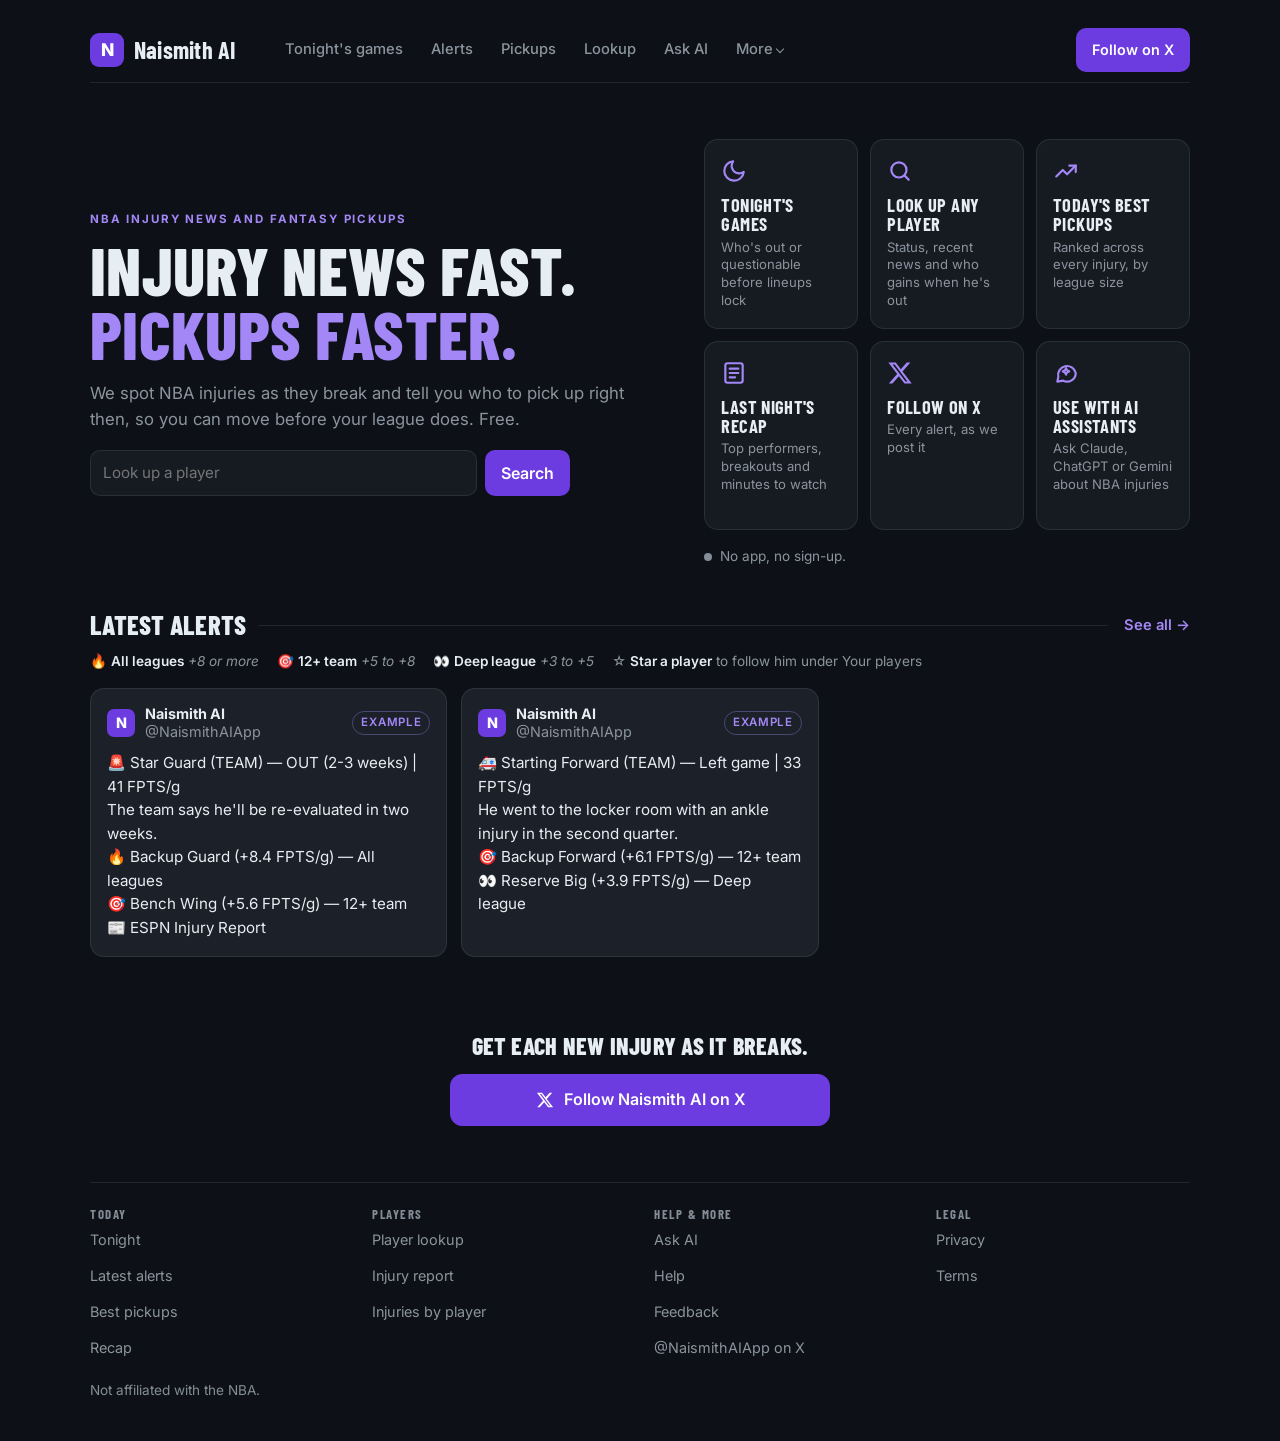
==== index.html @ 44d2c3cf "Home: remove the stray 'AI for fantasy NBA' link under the closing Follow button Michael: it reads a" ====
<!DOCTYPE html>
<html lang="en">
<head>
  <meta charset="UTF-8">
  <meta name="viewport" content="width=device-width, initial-scale=1.0">
  <meta name="google-site-verification" content="4V7eQQSK_ItIsV5-xzyv4qKxSZ1MqlBRKvGTBZ5nJoA" />
  <title>Naismith AI: fast NBA injury news and fantasy pickups, on X and in your AI</title>
  <meta name="description" content="Fast NBA injury news with who to pick up for your fantasy league. Free on X, and inside ChatGPT, Claude and Gemini.">
  <link rel="canonical" href="https://www.naismithai.com/">
  <link rel="icon" href="data:image/svg+xml,<svg xmlns='http://www.w3.org/2000/svg' viewBox='0 0 100 100'><rect width='100' height='100' rx='20' fill='%236C3CE1'/><text x='50' y='68' font-size='60' font-family='Arial' font-weight='800' text-anchor='middle' fill='white'>N</text></svg>">
  <link rel="apple-touch-icon" href="/logo.png">

  <meta property="og:type" content="website">
  <meta property="og:url" content="https://www.naismithai.com/">
  <meta property="og:title" content="Injury news fast. Pickups faster.">
  <meta property="og:description" content="Fast NBA injury news from X, posted with who to pick up. Free.">
  <meta property="og:image" content="https://www.naismithai.com/og.png">
  <meta property="og:image:width" content="1200">
  <meta property="og:image:height" content="630">
  <meta name="twitter:card" content="summary_large_image">
  <meta name="twitter:site" content="@NaismithAIApp">
  <meta name="twitter:title" content="Injury news fast. Pickups faster.">
  <meta name="twitter:description" content="Fast NBA injury news from X, posted with who to pick up. Free.">
  <meta name="twitter:image" content="https://www.naismithai.com/og.png">

  <script type="application/ld+json">
{
  "@context": "https://schema.org",
  "@graph": [
    {
      "@type": "WebSite",
      "@id": "https://www.naismithai.com/#site",
      "url": "https://www.naismithai.com/",
      "name": "Naismith AI"
    },
    {
      "@type": "WebPage",
      "@id": "https://www.naismithai.com/#page",
      "url": "https://www.naismithai.com/",
      "name": "Naismith AI: NBA injury news fast, fantasy pickups faster",
      "description": "When an NBA player is ruled out or leaves a game, we post the news and who to pick up in the same post, fast. Free.",
      "isPartOf": {
        "@id": "https://www.naismithai.com/#site"
      },
      "dateModified": "2026-11-10"
    }
  ]
}
  </script>

  <link rel="preconnect" href="https://fonts.googleapis.com">
  <link rel="preconnect" href="https://fonts.gstatic.com" crossorigin>
  <link href="https://fonts.googleapis.com/css2?family=Inter:wght@400;500;600;700;800&display=swap" rel="stylesheet">
  <style>
    :root {
      --bg: #0D1117;
      --surface: #161B22;
      --card: #1C2129;
      --border: rgba(139, 148, 158, 0.16);
      --text: #E6EDF3;
      --text-2: #8B949E;
      --text-3: #6E7681;
      --purple: #6C3CE1;
      --blue: #2E75B6;
      --green: #3FB950;
      --gradient: linear-gradient(135deg, #6C3CE1 0%, #2E75B6 100%);
    }
    * { margin: 0; padding: 0; box-sizing: border-box; }
    html { -webkit-text-size-adjust: 100%; }
    body {
      font-family: 'Inter', -apple-system, BlinkMacSystemFont, 'Segoe UI', sans-serif;
      background: var(--bg);
      color: var(--text);
      line-height: 1.55;
      -webkit-font-smoothing: antialiased;
    }
    a { color: inherit; }
    .wrap { max-width: 640px; margin: 0 auto; padding: 0 16px; }

    /* Header */
    header { padding: 20px 0 8px; }
    .brand { display: flex; align-items: center; gap: 10px; text-decoration: none; }
    .logo {
      width: 34px; height: 34px; border-radius: 9px; background: var(--gradient);
      display: grid; place-items: center; font-weight: 800; color: #fff; font-size: 1.1rem;
    }
    .brand-name { font-weight: 700; font-size: 1.1rem; }
    .brand-handle { color: var(--text-2); font-size: 0.9rem; margin-left: auto; text-decoration: none; }

    /* Hero */
    .hero { padding: 36px 0 28px; }
    h1 {
      font-size: clamp(1.9rem, 7vw, 2.6rem); line-height: 1.12; font-weight: 800;
      letter-spacing: -0.02em; text-wrap: balance;
    }
    h1 .grad { background: var(--gradient); -webkit-background-clip: text; background-clip: text; color: transparent; }
    .lede { color: var(--text-2); font-size: 1.05rem; margin-top: 14px; max-width: 34em; }
    .ctas { display: flex; flex-direction: column; gap: 10px; margin-top: 24px; }
    .btn {
      display: flex; align-items: center; justify-content: center; gap: 10px;
      min-height: 52px; padding: 0 20px; border-radius: 12px; text-decoration: none;
      font-weight: 600; font-size: 1rem; border: 1px solid var(--border);
      background: var(--surface); color: var(--text); transition: border-color .15s, transform .15s;
    }
    .btn:hover { border-color: rgba(139,148,158,.4); }
    .btn:active { transform: scale(.99); }
    .btn-primary { background: #fff; color: #0D1117; border-color: #fff; }
    .btn-primary:hover { border-color: #fff; opacity: .92; }
    .btn svg { width: 18px; height: 18px; flex: none; }
    .btn-note { color: var(--text-2); font-size: 0.85rem; text-align: center; margin-top: 6px; }
    .btn-note a { color: var(--accent-2); text-decoration: none; }
    .tops { list-style: none; margin-top: 12px; }
    .tops li { display: flex; gap: 10px; align-items: baseline; padding: 10px 0; border-bottom: 1px solid var(--border); }
    .tops .who { font-weight: 600; }
    .tops .why { display: block; color: var(--text-2); font-size: 0.85rem; font-weight: 400; }
    .tops .gain { margin-left: auto; color: var(--green); font-weight: 800; white-space: nowrap; }
    .live {
      display: inline-flex; align-items: center; gap: 8px; margin-top: 16px;
      color: var(--text-2); font-size: 0.85rem;
    }
    .dot { width: 8px; height: 8px; border-radius: 50%; background: var(--text-3); }
    .dot.on { background: var(--green); box-shadow: 0 0 0 4px rgba(63,185,80,.15); }

    /* Sections */
    section { padding: 28px 0; border-top: 1px solid var(--border); }
    h2 { font-size: 1.25rem; font-weight: 700; letter-spacing: -0.01em; }
    .sub { color: var(--text-2); font-size: 0.95rem; margin-top: 4px; }

    /* Tweet cards */
    .feed { display: flex; flex-direction: column; gap: 12px; margin-top: 16px; }
    .tweet {
      background: var(--card); border: 1px solid var(--border); border-radius: 14px; padding: 16px;
    }
    .tweet-head { display: flex; align-items: center; gap: 10px; margin-bottom: 10px; }
    .tweet-head .logo { width: 28px; height: 28px; font-size: .9rem; border-radius: 7px; }
    .tweet-who { font-size: 0.9rem; line-height: 1.25; }
    .tweet-who b { display: block; }
    .tweet-who span { color: var(--text-2); }
    .tag {
      margin-left: auto; font-size: 0.72rem; font-weight: 600; text-transform: uppercase; letter-spacing: .06em;
      color: var(--text-2); border: 1px solid var(--border); border-radius: 999px; padding: 2px 8px;
    }
    .tweet-body { white-space: pre-wrap; overflow-wrap: anywhere; font-size: 0.95rem; }
    .tweet-body .ht { color: var(--accent-2); }
    .tweet-foot { margin-top: 12px; display: flex; justify-content: space-between; align-items: center; font-size: 0.85rem; color: var(--text-2); }
    .tweet-foot a { color: var(--accent-2); text-decoration: none; font-weight: 500; }
    .more { margin-top: 14px; font-size: 0.95rem; }
    .more a { color: var(--accent-2); text-decoration: none; font-weight: 500; }

    /* Feature list */
    .features { list-style: none; display: grid; gap: 12px; margin-top: 16px; }
    .features li {
      background: var(--surface); border: 1px solid var(--border); border-radius: 12px; padding: 14px 16px;
    }
    .features b { display: block; font-size: 0.98rem; }
    .features span { color: var(--text-2); font-size: 0.92rem; }
    @media (min-width: 560px) { .features { grid-template-columns: 1fr 1fr; } }

    /* Tags legend */
    .legend { display: grid; gap: 8px; margin-top: 16px; }
    .legend div {
      display: grid; grid-template-columns: 2rem 1fr; gap: 4px 8px; align-items: baseline;
      background: var(--surface); border: 1px solid var(--border); border-radius: 12px; padding: 12px 14px;
    }
    .legend .ico { font-size: 1.2rem; grid-column: 1; grid-row: 1 / span 2; }
    .legend b { font-size: 0.98rem; grid-column: 2; grid-row: 1; }
    .legend span:not(.ico) { color: var(--text-2); font-size: 0.9rem; grid-column: 2; grid-row: 2; }

    /* FAQ */
    details { border-bottom: 1px solid var(--border); padding: 14px 0; }
    details:first-of-type { margin-top: 8px; }
    summary { cursor: pointer; font-weight: 600; list-style: none; display: flex; justify-content: space-between; gap: 12px; }
    summary::-webkit-details-marker { display: none; }
    summary::after { content: "+"; color: var(--text-2); font-weight: 400; font-size: 1.2rem; line-height: 1; }
    details[open] summary::after { content: "−"; }
    details p { color: var(--text-2); margin-top: 8px; font-size: 0.95rem; }

    .h3 { font-size: 1rem; font-weight: 700; margin-top: 24px; }
    .note { color: var(--text-2); font-size: 0.9rem; margin-top: 10px; }
    .cta-end { text-align: center; }
    .cta-end .btn { margin-top: 16px; }
    #alerts { border-top: 0; padding-top: 4px; }
    .how p { color: var(--text-2); font-size: 0.95rem; margin-top: 12px; }
    .how b { color: var(--text); font-weight: 600; }
    footer { border-top: 1px solid var(--border); padding: 24px 0 40px; color: var(--text-3); font-size: 0.85rem; }
    footer nav { display: flex; flex-wrap: wrap; gap: 8px 18px; margin-bottom: 10px; }
    footer a { color: var(--text-2); text-decoration: none; }
    footer a:hover { color: var(--text); }
  </style>
  <link href="https://fonts.googleapis.com/css2?family=Barlow+Condensed:wght@600;700;800&display=swap" rel="stylesheet">
  <link rel="stylesheet" href="/site.css">
</head>
<body>
  <div class="wrap">
    <a class="skip-link" href="#main">Skip to content</a>
    <header class="site-header">
      <a class="brand" href="/"><div class="logo" aria-hidden="true">N</div><div class="brand-name">Naismith AI</div></a>
      <nav class="topnav" aria-label="Main">
        <a href="/tonight.html">Tonight's games</a>
        <a href="/alerts.html">Alerts</a>
        <a href="/pickups.html">Pickups</a>
        <a href="/app.html#lookup">Lookup</a>
        <a class="nav-ai" href="/connector.html">Ask AI</a>
        <details class="nav-more">
          <summary>More</summary>
          <div class="nav-more-menu">
            <a href="/recap.html">Recap</a>
            <a href="/players">Injuries by player</a>
            <a href="/help.html">Help</a>
            <a class="nav-more-x" href="https://x.com/NaismithAIApp" target="_blank" rel="noopener">Follow on X</a>
          </div>
        </details>
      </nav>
      <a class="nav-follow" href="https://x.com/NaismithAIApp" target="_blank" rel="noopener">Follow on X</a>
    </header>

    <main id="main">
      <div class="hero hero-split">
        <div class="hero-copy">
        <span class="eyebrow">NBA injury news and fantasy pickups</span>
        <h1>Injury news fast. <span class="grad">Pickups faster.</span></h1>
        <p class="lede">We spot NBA injuries as they break and tell you who to pick up right then, so you can move before your league does. Free.</p>
        <form class="hero-search" action="/app.html" method="get" role="search">
          <input type="search" name="player" placeholder="Look up a player" aria-label="Look up a player" autocomplete="off">
          <button type="submit">Search</button>
        </form>
        </div>
        <div class="hero-actions">
        <nav class="tiles" aria-label="Explore">
          <a class="tile" href="/tonight.html"><svg viewBox="0 0 24 24" fill="none" stroke="currentColor" stroke-width="2" stroke-linecap="round" stroke-linejoin="round" aria-hidden="true"><path d="M21 12.8A9 9 0 1 1 11.2 3a7 7 0 0 0 9.8 9.8z"/></svg><span class="tile-text"><span>Tonight's games</span><small class="tile-desc">Who's out or questionable before lineups lock</small></span></a>
          <a class="tile" href="/app.html#lookup"><svg viewBox="0 0 24 24" fill="none" stroke="currentColor" stroke-width="2" stroke-linecap="round" stroke-linejoin="round" aria-hidden="true"><circle cx="11" cy="11" r="7"/><path d="m20 20-3.5-3.5"/></svg><span class="tile-text"><span>Look up any player</span><small class="tile-desc">Status, recent news and who gains when he's out</small></span></a>
          <a class="tile" href="/pickups.html"><svg viewBox="0 0 24 24" fill="none" stroke="currentColor" stroke-width="2" stroke-linecap="round" stroke-linejoin="round" aria-hidden="true"><path d="M3 17l6-6 4 4 8-8"/><path d="M15 7h6v6"/></svg><span class="tile-text"><span>Today's best pickups</span><small class="tile-desc">Ranked across every injury, by league size</small></span></a>
          <a class="tile" href="/recap.html"><svg viewBox="0 0 24 24" fill="none" stroke="currentColor" stroke-width="2" stroke-linecap="round" stroke-linejoin="round" aria-hidden="true"><rect x="4" y="3" width="16" height="18" rx="2"/><path d="M8 8h8M8 12h8M8 16h5"/></svg><span class="tile-text"><span>Last night's recap</span><small class="tile-desc">Top performers, breakouts and minutes to watch</small></span></a>
          <a class="tile" href="https://x.com/NaismithAIApp" target="_blank" rel="noopener"><svg viewBox="0 0 24 24" fill="currentColor" aria-hidden="true"><path d="M18.244 2.25h3.308l-7.227 8.26 8.502 11.24H16.17l-5.214-6.817L4.99 21.75H1.68l7.73-8.835L1.254 2.25H8.08l4.713 6.231zm-1.161 17.52h1.833L7.084 4.126H5.117z"/></svg><span class="tile-text"><span>Follow on X</span><small class="tile-desc">Every alert, as we post it</small></span></a>
          <a class="tile" href="/connector.html"><svg viewBox="0 0 24 24" fill="none" stroke="currentColor" stroke-width="2" stroke-linecap="round" stroke-linejoin="round" aria-hidden="true"><path d="M21 12a8 8 0 0 1-11.6 7.1L4 20l.9-4.4A8 8 0 1 1 21 12z"/><path d="M12 7.5c.4 2 1 2.6 3 3-2 .4-2.6 1-3 3-.4-2-1-2.6-3-3 2-.4 2.6-1 3-3z"/></svg><span class="tile-text"><span>Use with AI assistants</span><small class="tile-desc">Ask Claude, ChatGPT or Gemini about NBA injuries</small></span></a>
        </nav>
        <div class="live" id="live"><span class="dot" id="live-dot"></span><span id="live-text">No app, no sign-up.</span></div>
        </div>
      </div>

      <section class="mine" id="mine" aria-labelledby="mine-h" hidden>
        <div class="sec-head"><h2 id="mine-h">Your players</h2><a class="sec-link" href="/alerts.html#mine">All their news →</a></div>
        <ul class="mine-list" id="mine-list"></ul>
      </section>


      <section id="alerts" aria-labelledby="alerts-h">
        <div class="sec-head"><h2 id="alerts-h">Latest alerts</h2><a class="sec-link" href="/alerts.html">See all →</a></div>
        <p class="tagkey"><span data-t="all">🔥 <b>All leagues</b> <i>+8 or more</i></span><span data-t="12">🎯 <b>12+ team</b> <i>+5 to +8</i></span><span data-t="deep">👀 <b>Deep league</b> <i>+3 to +5</i></span><span>☆ <b>Star a player</b> to follow him under Your players</span></p>
        <div class="feed" id="feed">
          <!-- Shown until live alerts load (and to readers without JavaScript). -->
          <article class="tweet">
            <div class="tweet-head"><div class="logo">N</div><div class="tweet-who"><b>Naismith AI</b><span>@NaismithAIApp</span></div><span class="tag">Example</span></div>
            <div class="tweet-body">🚨 Star Guard (TEAM) — OUT (2-3 weeks) | 41 FPTS/g
The team says he&#x27;ll be re-evaluated in two weeks.
🔥 Backup Guard (+8.4 FPTS/g) — All leagues
🎯 Bench Wing (+5.6 FPTS/g) — 12+ team
📰 ESPN Injury Report</div>
          </article>
          <article class="tweet">
            <div class="tweet-head"><div class="logo">N</div><div class="tweet-who"><b>Naismith AI</b><span>@NaismithAIApp</span></div><span class="tag">Example</span></div>
            <div class="tweet-body">🚑 Starting Forward (TEAM) — Left game | 33 FPTS/g
He went to the locker room with an ankle injury in the second quarter.
🎯 Backup Forward (+6.1 FPTS/g) — 12+ team
👀 Reserve Big (+3.9 FPTS/g) — Deep league</div>
          </article>
        </div>
        <a class="btn see-all" href="/alerts.html" style="margin-top:14px">See all latest alerts</a>
      </section>

      <section class="cta-end" aria-label="Follow on X">
        <h2>Get each new injury as it breaks.</h2>
        <a class="btn btn-primary" href="https://x.com/NaismithAIApp" target="_blank" rel="noopener">
          <svg viewBox="0 0 24 24" fill="currentColor" aria-hidden="true"><path d="M18.244 2.25h3.308l-7.227 8.26 8.502 11.24H16.17l-5.214-6.817L4.99 21.75H1.68l7.73-8.835L1.254 2.25H8.08l4.713 6.231zm-1.161 17.52h1.833L7.084 4.126H5.117z"/></svg>
          Follow Naismith AI on X
        </a>
      </section>
    </main>

    <footer class="site-footer">
      <nav class="foot-nav" aria-label="Site">
        <div class="foot-group">
          <h2 class="foot-h">Today</h2>
          <ul>
            <li><a href="/tonight.html">Tonight</a></li>
            <li><a href="/alerts.html">Latest alerts</a></li>
            <li><a href="/pickups.html">Best pickups</a></li>
            <li><a href="/recap.html">Recap</a></li>
          </ul>
        </div>
        <div class="foot-group">
          <h2 class="foot-h">Players</h2>
          <ul>
            <li><a href="/app.html#lookup">Player lookup</a></li>
            <li><a href="/injuries">Injury report</a></li>
            <li><a href="/players">Injuries by player</a></li>
          </ul>
        </div>
        <div class="foot-group">
          <h2 class="foot-h">Help &amp; more</h2>
          <ul>
            <li><a href="/connector.html">Ask AI</a></li>
            <li><a href="/help.html">Help</a></li>
            <li><a href="mailto:naismithai@gmail.com?subject=Naismith%20AI%20feedback">Feedback</a></li>
            <li><a href="https://x.com/NaismithAIApp" target="_blank" rel="noopener">@NaismithAIApp on X</a></li>
          </ul>
        </div>
        <div class="foot-group">
          <h2 class="foot-h">Legal</h2>
          <ul>
            <li><a href="/privacy.html">Privacy</a></li>
            <li><a href="/terms.html">Terms</a></li>
          </ul>
        </div>
      </nav>
      <p class="foot-note">Not affiliated with the NBA.</p>
    </footer>
  </div>

  <script src="/feed.js"></script>
  <script>
  (function () {
    var API = 'https://naismith-api-production.up.railway.app';

    var F = window.NaismithFeed, esc = F.esc, ago = F.ago;

    // Your players: latest news for everyone starred on this device
    function renderMine() {
      var W = window.NaismithWatch, names = W.names(), box = document.getElementById('mine');
      if (!names.length) { box.hidden = true; return; }
      box.hidden = false;
      var list = document.getElementById('mine-list');
      if (!list.children.length) list.innerHTML = '<li class="what">Loading…</li>';
      Promise.all([
        // an error is an error, not "no injury news" (website QA DP-02)
        fetch(API + '/public/alerts?tweeted_only=true&hours=168&limit=200').then(function (r) { return r.ok ? r.json() : Promise.reject(r.status); }),
        fetch(API + '/public/pickups').then(function (r) { return r.ok ? r.json() : {}; }).catch(function () { return {}; }),
        // each player's status now, the same answer as his page and the connector (DP-01)
        fetch(API + '/public/status?players=' + encodeURIComponent(names.join(','))).then(function (r) { return r.ok ? r.json() : {}; }).catch(function () { return {}; })
      ]).then(function (res) {
        var alerts = res[0].alerts || [], board = res[1] || {}, now = {};
        ((res[2] || {}).players || []).forEach(function (p) { now[W.key(p.player)] = p; if (p.matched_from) now[W.key(p.matched_from)] = p; });
        var LABEL = {out: 'Out', doubtful: 'Doubtful', questionable: 'Questionable', probable: 'Probable'};
        list.innerHTML = names.map(function (n) {
          var k = W.key(n), latest = null, inj = null, pick = null, st = now[k];
          alerts.forEach(function (a) { if (!latest && W.key((a.event || {}).player_name) === k) latest = a; });
          (board.injuries || []).forEach(function (i) { if (W.key(i.player) === k) inj = i; });
          (board.pickups || []).forEach(function (p) { if (W.key(p.player) === k) pick = p; });
          var what, cls = 's-ok', when = '';
          if (st) {
            var tl = st.timeline && st.timeline !== 'none reported' ? ' (' + esc(st.timeline) + ')' : '';
            if (LABEL[st.status]) {
              what = LABEL[st.status] + (st.status === 'out' || st.status === 'doubtful' ? tl : '');
              cls = st.status === 'out' || st.status === 'doubtful' ? 's-out' : st.status === 'probable' ? 's-ok' : 's-gtd';
              if (latest) when = ago(latest.timestamp);
            } else what = st.status === 'available' ? 'Available' : (latest ? 'No current news' : 'No injury news this week');
          } else if (inj) {
            what = (inj.status === 'DOUBTFUL' ? 'Doubtful' : 'Out') + (inj.duration ? ' (' + esc(inj.duration) + ')' : ''); cls = 's-out';
            if (latest) when = ago(latest.timestamp);
          } else if (latest) {
            var p = F.info(latest) || {};
            what = esc(p.status || 'News');
            cls = p.kind === 'out' || p.kind === 'exit' ? 's-out' : p.kind === 'gtd' ? 's-gtd' : 's-ok';
            when = ago(latest.timestamp);
          } else what = 'No injury news this week';
          var extra = pick ? ' · Pickup: +' + pick.fpts_delta.toFixed(1) + ' FPTS/g' : '';
          return '<li>' + W.star(n) + '<div><div class="who">' + esc(n) + '</div><div class="what"><span class="' + cls + '">' + what + '</span>' + extra + '</div></div>' +
            (when ? '<span class="when">' + esc(when) + '</span>' : '') + '</li>';
        }).join('');
      }).catch(function () { list.innerHTML = '<li class="what">Couldn\'t load your players. Try again in a minute.</li>'; });
    }
    renderMine();
    document.addEventListener('watchchange', function () { setTimeout(renderMine, 50); });

    fetch(API + '/public/alerts?tweeted_only=true&hours=168&limit=20')
      .then(function (r) { return r.ok ? r.json() : Promise.reject(r.status); })
      .then(function (data) {
        F.setTagKeys(data.calibration);
        if (data.last_alert_at) {
          document.getElementById('live-dot').className = 'dot on';
          document.getElementById('live-text').textContent = 'Last alert ' + ago(data.last_alert_at);
        }
        var html = [], seen = {};
        (data.alerts || []).forEach(function (a) {  // newest first
          var ev = a.event || {}, who = ev.player_name;
          if (html.length >= 6 || seen[who]) return;  // phones show 5 (site.css)
          seen[who] = true;  // one card per player, his latest news
          // A back-in-game reply reads oddly on its own, and his earlier exit is stale.
          if (ev.event_type === 'INJURY_RETURN') return;
          var c = F.alertCard(a);
          if (c) html.push(c);
        });
        if (html.length) document.getElementById('feed').innerHTML = html.join('');
      })
      .catch(function () { /* keep the examples */ });

  })();
  </script>
  <script defer src="/_vercel/insights/script.js"></script>
  <script defer src="/nav.js"></script>
</body>
</html>
---- site.css ----
/* Design pass (Nov 2026): one accent (our purple), a condensed athletic display face
   for headings and numbers, ruled section headers, and icon tiles. Loaded after each
   page's inline styles so it can override them. */
:root {
  --accent: #6C3CE1;
  --accent-2: #A487F7;      /* the accent as text on the dark background (readable contrast) */
  --accent-bg: rgba(108, 60, 225, 0.14);
  --purple: #6C3CE1;
  --display: 'Barlow Condensed', 'Inter', system-ui, sans-serif;
  --text-3: #848D97;   /* passes contrast on the cards (QA, Nov 2026) */
}

/* Display type */
h1, h2, .brand-name, .display { font-family: var(--display); }
h1 {
  font-weight: 800; text-transform: uppercase; letter-spacing: 0.005em;
  font-size: clamp(2.5rem, 12vw, 3.6rem); line-height: 0.95;
}
h1 .grad { background: none; -webkit-background-clip: initial; background-clip: initial; color: var(--accent-2); }
.brand-name { font-weight: 700; font-size: 1.5rem; letter-spacing: 0.01em; }
.logo { background: var(--accent); }

/* Section headers: uppercase with a hairline running to the edge */
section h2 {
  display: flex; align-items: center; gap: 12px;
  font-weight: 800; font-size: 1.65rem; text-transform: uppercase; letter-spacing: 0.01em; line-height: 1.05;
}
section h2::after { content: ""; flex: 1; min-width: 24px; height: 1px; background: var(--border); }
.cta-end h2 { justify-content: center; font-size: 1.5rem; }
.cta-end h2::after { display: none; }
section { border-top: 0; }
.eyebrow {
  display: block; font-size: 0.72rem; font-weight: 700; letter-spacing: 0.16em; text-transform: uppercase;
  color: var(--accent-2); margin-bottom: 10px;
}
.day { font-family: var(--display); font-size: 1.05rem !important; letter-spacing: 0.08em !important; }

/* One accent for actions and links */
.btn-primary { background: var(--accent); border-color: var(--accent); color: #fff; }
.btn-primary:hover { opacity: 1; filter: brightness(1.08); border-color: var(--accent); }
.tweet-foot a, .more a, .btn-note a, .links a, .help a, .sub a, .note a { color: var(--accent-2) !important; }
.chip[aria-pressed="true"] { background: var(--accent); border-color: var(--accent); color: #fff; }
.jump a:hover, .tile:hover { border-color: var(--accent); }
.pill { border-color: rgba(164, 135, 247, 0.35); color: var(--accent-2); background: var(--accent-bg); }
.tag { border-color: rgba(164, 135, 247, 0.35); color: var(--accent-2); }
.badge { background: var(--accent); }

/* Numbers in the display face */
.pick-gain, .gain, .rfp, .stat b, .inj li span:last-child {
  font-family: var(--display); font-weight: 800; letter-spacing: 0.01em;
}
.pick-gain, .gain, .inj li span:last-child { color: var(--accent-2); font-size: 1.5rem; line-height: 1; }
.inj li span:last-child { font-size: 1.15rem; }
.pick-gain small, .rfp small { font-family: 'Inter', sans-serif; }
.rfp { font-size: 1.5rem; line-height: 1; }
.stat b { font-size: 2.6rem; color: var(--accent-2); }
.pick-name, .rname { font-family: var(--display); font-size: 1.25rem; font-weight: 700; letter-spacing: 0.01em; }

/* Icon tiles (homepage) */
.tiles { display: grid; grid-template-columns: repeat(3, 1fr); gap: 10px; margin-top: 24px; }
.tile {
  display: flex; flex-direction: column; align-items: center; justify-content: center; gap: 10px; text-align: center;
  min-height: 112px; padding: 14px 8px; border-radius: 14px; text-decoration: none;
  background: var(--surface); border: 1px solid var(--border); color: var(--text);
  transition: border-color .15s, transform .15s;
}
.tile:active { transform: scale(.98); }
.tile svg { width: 28px; height: 28px; color: var(--accent-2); }
.tile span {
  font-family: var(--display); font-weight: 700; font-size: 1.02rem; line-height: 1.05;
  text-transform: uppercase; letter-spacing: 0.02em;
}

/* Homepage: 5 alerts on a phone, 6 on wider screens so the grid fills evenly */
@media (max-width: 599px) { #feed > .tweet:nth-child(6), #feed > .acard:nth-child(6) { display: none; } }  /* live cards too (website QA DP-10) */

/* ── Wider screens ─────────────────────────────────────────────
   Phones keep the single column. From tablet width the container
   grows and lists become grids; from laptop width the homepage hero
   splits and How it works gets a sidebar. Paragraphs keep a readable
   line length at every width. */
.lede, .sub, .how p, .help p, .help li, .legal p, .legal li { max-width: 44rem; }

@media (min-width: 600px) {
  .wrap { max-width: 920px; padding: 0 24px; }
  #feed, #list .feed, .picks { display: grid; grid-template-columns: repeat(auto-fill, minmax(300px, 1fr)); gap: 14px; align-items: start; }
  #list .feed > .day, .picks > li:not(.pick) { grid-column: 1 / -1; }
  #thread { display: grid; grid-template-columns: repeat(auto-fill, minmax(340px, 1fr)); gap: 0 28px; align-items: start; }
  #injuries { columns: 2; column-gap: 28px; }
  #injuries details { break-inside: avoid; }
}

@media (min-width: 1000px) {
  .wrap { max-width: 1180px; padding: 0 40px; }
  header { padding-top: 28px; }
  .hero-split { display: grid; grid-template-columns: 1.15fr 1fr; gap: 56px; align-items: center; padding: 64px 0 48px; }
  .hero-split h1 { font-size: 4.6rem; }
  .hero-split .tiles { margin-top: 0; }
  .tile { min-height: 132px; }
  h1 { font-size: 4rem; }
  #injuries { columns: 3; }
  .help-layout { display: grid; grid-template-columns: 210px 1fr; gap: 48px; align-items: start; }
  .toc { position: sticky; top: 24px; padding-top: 28px; }
  .toc .jump { flex-direction: column; align-items: stretch; margin-top: 0; }
  .toc .jump a { border-radius: 10px; padding: 10px 14px; font-size: 0.95rem; }
  .cta-end { padding: 48px 0; }
}

/* ── Professional pass (layout + components) ───────────────── */

/* Shared header + footer (Nov 2026). Same rules are pasted into app.html, which
   does not load site.css; the var() fallbacks are for that page. Selectors are
   .site-header / .site-footer scoped so they beat the per-page inline
   header/details/summary/footer rules. */

/* Header: brand + Follow on X on one row; nav row under it on phones */
.site-header { display: flex; flex-wrap: wrap; align-items: center; gap: 10px 28px; padding: 20px 0 8px; }
.site-header .topnav {
  order: 3; display: flex; align-items: stretch; justify-content: space-between;
  width: 100%; gap: 0; margin: 0; padding: 0; position: static;
  background: none; border: 0; overflow: visible;
  /* Phone type size scales with the screen so the 6 items always fit on one row
     (sized for "Tonight's games" + "Ask AI": 12.75px at 375px, 12.24px at 360px, capped at 0.92rem;
     side padding trimmed to 2px first, the spare width goes between items). */
  --nav-fs: 3.4vw;
}
.site-header .topnav > a,
.site-header .nav-more > summary {
  display: flex; align-items: center; min-height: 44px; padding: 0 2px;
  color: var(--text-2, #8B949E); text-decoration: none; font-size: clamp(11px, var(--nav-fs), 0.92rem); font-weight: 500;
  line-height: 1.2; white-space: nowrap; border-radius: 8px;
}
.site-header .topnav > a:first-child { margin-left: -2px; }   /* line the first label up with the logo */
.site-header .topnav > a:hover,
.site-header .nav-more > summary:hover { color: var(--text, #E6EDF3); background: var(--surface, #161B22); }
.site-header .topnav a[aria-current="page"] { color: var(--text, #E6EDF3); background: var(--accent-bg, rgba(108,60,225,0.14)); }
/* Own rule: a browser without :has() drops only this one (More just isn't highlighted) */
.site-header .nav-more:has(a[aria-current="page"]) > summary { color: var(--text, #E6EDF3); background: var(--accent-bg, rgba(108,60,225,0.14)); }
.site-header .topnav a:focus-visible,
.site-header .nav-more > summary:focus-visible { outline: 2px solid var(--accent-2, #A487F7); outline-offset: -2px; }

/* "More": native <details>, no script */
.site-header .nav-more { position: relative; border: 0; padding: 0; margin: 0; }
.site-header .nav-more > summary { cursor: pointer; list-style: none; gap: 4px; justify-content: flex-start; font-weight: 500; margin-right: -2px; }
.site-header .nav-more > summary::-webkit-details-marker { display: none; }
.site-header .nav-more > summary::after {
  content: ""; width: 5px; height: 5px; margin-top: -3px;
  border: solid currentColor; border-width: 0 1.5px 1.5px 0; transform: rotate(45deg);
  font-size: 0; line-height: 0; color: inherit;
}
.site-header .nav-more[open] > summary { color: var(--text, #E6EDF3); }
.site-header .nav-more[open] > summary::after { content: ""; transform: rotate(-135deg); margin-top: 3px; }
.site-header .nav-more-menu {
  position: absolute; right: 0; top: calc(100% + 6px); z-index: 50;
  min-width: 200px; padding: 6px; border-radius: 12px;
  background: var(--surface, #161B22); border: 1px solid var(--border, rgba(139,148,158,0.16));
  box-shadow: 0 12px 32px rgba(0,0,0,0.45);
}
.site-header .nav-more-menu a {
  display: flex; align-items: center; min-height: 44px; padding: 0 12px; border-radius: 8px;
  color: var(--text, #E6EDF3); text-decoration: none; font-size: 0.95rem; font-weight: 500; white-space: nowrap;
}
.site-header .nav-more-menu a:hover { background: var(--accent-bg, rgba(108,60,225,0.14)); }
.site-header .nav-more-menu a[aria-current="page"] { color: var(--text, #E6EDF3); background: var(--accent-bg, rgba(108,60,225,0.14)); }

.site-header .nav-follow { display: none; }

/* Small tablets: nav row stays under the logo but packs left instead of spreading out */
@media (min-width: 600px) and (max-width: 879px) {
  .site-header .topnav { justify-content: flex-start; gap: 4px; }
  .site-header .topnav > a, .site-header .nav-more > summary { padding: 0 10px; }
  .site-header .topnav > a:first-child { margin-left: -10px; }
}

/* 880px and up (logo, six items and Follow on X need about 820px): a normal horizontal nav next to the logo, Follow on X on the right */
@media (min-width: 880px) {
  .site-header { flex-wrap: nowrap; padding: 22px 0 10px; border-bottom: 1px solid var(--border, rgba(139,148,158,0.16)); }
  .site-header .topnav { order: 0; width: auto; justify-content: flex-start; gap: 4px; margin-left: 8px; }
  .site-header .topnav > a, .site-header .nav-more > summary { padding: 0 12px; font-size: 0.92rem; }
  .site-header .topnav > a:first-child { margin-left: 0; }
  .site-header .nav-more > summary { margin-right: 0; }
  .site-header .nav-more-menu { right: auto; left: 0; }
  .site-header .nav-more-menu .nav-more-x { display: none; }   /* the visible button covers it */
  .site-header .nav-follow {
    display: inline-flex; margin-left: auto; align-items: center; min-height: 44px; padding: 0 16px; border-radius: 10px;
    background: var(--accent, #6C3CE1); color: #fff; text-decoration: none; font-weight: 600; font-size: 0.9rem; white-space: nowrap;
  }
  .site-header .nav-follow:hover { filter: brightness(1.08); }
}
@media (min-width: 1000px) { .site-header { padding-top: 28px; } }

/* Footer: 4 short groups. Phones: 2 columns filled top to bottom (Today over Players,
   Help & more over Legal) so each column is an evenly spaced stack; 4 columns from 760px. */
.site-footer { border-top: 1px solid var(--border, rgba(139,148,158,0.16)); padding: 24px 0 40px; margin-top: 8px; color: var(--text-3, #848D97); font-size: 0.9rem; }
.site-footer .foot-nav { display: grid; grid-template-columns: repeat(2, minmax(0, 1fr)); grid-template-rows: auto auto; grid-auto-flow: column; gap: 18px 16px; margin: 0 0 14px; padding: 0; position: static; background: none; border: 0; }
.site-footer .foot-h {
  font-family: var(--display, 'Barlow Condensed', 'Inter', system-ui, sans-serif); font-size: 0.8rem; font-weight: 700;
  text-transform: uppercase; letter-spacing: 0.12em; line-height: 1.2; color: var(--text-3, #848D97); margin: 0;
}
.site-footer ul { list-style: none; margin: 0; padding: 0; }
.site-footer li a {
  display: flex; align-items: center; min-height: 36px; padding: 0;   /* compact rows, still an easy tap */
  color: var(--text-2, #8B949E); text-decoration: none; overflow-wrap: anywhere; line-height: 1.25;
}
.site-footer li a:hover { color: var(--text, #E6EDF3); }
.site-footer li a[aria-current="page"] { color: var(--text, #E6EDF3); }
.site-footer .foot-note { color: var(--text-3, #848D97); font-size: 0.85rem; margin: 0; }
@media (min-width: 760px) {
  .site-footer .foot-nav { grid-template-columns: repeat(4, minmax(0, 1fr)); grid-template-rows: none; grid-auto-flow: row; gap: 20px 28px; }
}
@media (min-width: 760px) and (pointer: coarse) { .site-footer li a { min-height: 44px; } }

/* Section header with a "See all" link on the right */
.sec-head { display: flex; align-items: center; gap: 16px; }
.sec-head h2 { flex: 1; }
.sec-link { color: var(--accent-2); text-decoration: none; font-weight: 600; font-size: 0.92rem; white-space: nowrap; }
@media (min-width: 600px) { .see-all { display: none !important; } }

/* Alert cards: structured, equal height in the grid */
.acard { display: flex; flex-direction: column; background: var(--card); border: 1px solid var(--border); border-radius: 14px; padding: 16px; }
.ac-top { display: flex; align-items: center; gap: 10px; font-size: 0.8rem; }
.ac-status { display: inline-flex; align-items: center; gap: 7px; font-weight: 700; text-transform: uppercase; letter-spacing: .05em; color: var(--text); }
.ac-status i { width: 8px; height: 8px; border-radius: 50%; background: var(--text-3); }
.k-out .ac-status i { background: #F85149; }
.k-gtd .ac-status i { background: #D29922; }
.k-back .ac-status i { background: #3FB950; }
.ac-time { margin-left: auto; color: var(--text-3); white-space: nowrap; }
.ac-player { display: flex; align-items: baseline; gap: 8px; margin-top: 10px; }
.ac-name { font-family: var(--display); font-weight: 800; font-size: 1.55rem; line-height: 1.05; }
.ac-team { color: var(--text-2); font-size: 0.85rem; font-weight: 600; }
.ac-fp { margin-left: auto; font-family: var(--display); font-weight: 700; font-size: 1.25rem; white-space: nowrap; color: var(--text); }
.ac-fp small { font-family: 'Inter', sans-serif; font-weight: 500; font-size: 0.72rem; color: var(--text-2); }
.ac-news { color: var(--text-2); font-size: 0.93rem; margin-top: 8px; }
.ac-picks { list-style: none; margin-top: 12px; border-top: 1px solid var(--border); }
.ac-picks li { display: flex; align-items: center; gap: 8px; padding: 8px 0; border-bottom: 1px solid var(--border); font-size: 0.93rem; }
.ac-pn { font-weight: 600; }
.ac-picks .pill { margin-top: 0; font-size: 0.7rem; white-space: nowrap; }
.ac-pd { margin-left: auto; font-family: var(--display); font-weight: 800; font-size: 1.15rem; color: var(--accent-2); }
.ac-foot { margin-top: auto; padding-top: 12px; display: flex; justify-content: space-between; gap: 10px; font-size: 0.82rem; color: var(--text-3); }
.ac-foot a { color: var(--accent-2); text-decoration: none; font-weight: 600; white-space: nowrap; }
#feed, #list .feed { align-items: stretch !important; }

/* Homepage tiles: six tiles, 2 x 3 on phones, 3 x 2 from tablet width; descriptions on laptops */
.tile-text { display: flex; flex-direction: column; gap: 4px; }
.tile-desc { display: none; }
@media (min-width: 1000px) {
  .hero-split { align-items: center; padding: 56px 0 40px; }
  .hero-split h1 { font-size: 4.2rem; }
  .hero-split .tiles { grid-template-columns: repeat(3, minmax(0, 1fr)); gap: 12px; }
  .hero-split .tile { align-items: flex-start; justify-content: flex-start; text-align: left; min-height: 0; padding: 18px 16px; gap: 12px; }
  .hero-split .tile svg { width: 26px; height: 26px; flex: none; }
  .tile-desc { display: block; font-family: 'Inter', sans-serif; font-size: 0.82rem; line-height: 1.35; color: var(--text-2); text-transform: none; letter-spacing: 0; font-weight: 400; }
  .tile-text > span { font-size: 1.15rem; }
}

/* Buttons that shouldn't stretch edge to edge on wide screens */
@media (min-width: 600px) {
  .cta-end .btn, #more { max-width: 380px; margin-left: auto; margin-right: auto; }
  #thread { grid-template-columns: repeat(2, 1fr); }
}
@media (min-width: 600px) {
  #on-x { max-width: 380px; margin-left: auto; margin-right: auto; }
  .picks { align-items: stretch !important; }
  .pick { display: flex; flex-direction: column; }
  .pick .pill { align-self: flex-start; margin-top: auto; padding-top: 1px; }
  .pick-why { margin-bottom: 8px; }
}
@media (min-width: 1000px) {
  .legend { grid-template-columns: repeat(3, 1fr); }
}


/* Pickups page: tag key inline */
.tagkey { display: flex; flex-wrap: wrap; gap: 6px 18px; margin-top: 12px; color: var(--text-2); font-size: 0.85rem; }
.tagkey b { color: var(--text); font-weight: 600; }

/* ── QA fixes (Nov 2026) ── */
/* Bigger tap targets */
.ac-foot a, .sec-link { display: inline-block; padding: 6px 0; margin: -6px 0; }
.cta-end .note a { display: inline-block; padding: 12px 0; }
/* Links inside running text are underlined */
.legal p a, .legal li a { text-decoration: underline; text-underline-offset: 2px; }
.legal .updated { color: var(--text-2); }

/* Alerts page: filters, search and sort */
.feed-controls { margin-top: 18px; display: flex; flex-direction: column; gap: 12px; }
.feed-controls .chips { margin-top: 0; }
.chip span { margin-left: 4px; font-weight: 500; }
.feed-tools { display: flex; gap: 10px; }
.feed-tools input, .feed-tools select {
  font: inherit; font-size: 0.95rem; color: var(--text); background: var(--surface); border: 1px solid var(--border);
  border-radius: 10px; padding: 10px 12px; min-height: 44px;
}
.feed-tools input { flex: 1; min-width: 0; }
.feed-tools input:focus, .feed-tools select:focus { outline: none; border-color: var(--accent); }
.feed-tools select { flex: none; }
@media (min-width: 760px) {
  .feed-controls { flex-direction: row; align-items: center; justify-content: space-between; }
  .feed-tools input { width: 260px; flex: none; }
}
.k-exit .ac-status i { background: #F85149; }
.chips { display: flex; gap: 8px; flex-wrap: wrap; }
.chip { font: inherit; font-size: 0.9rem; font-weight: 600; padding: 8px 14px; min-height: 44px; border-radius: 999px; cursor: pointer;
  border: 1px solid var(--border); background: var(--surface); color: var(--text-2); }

/* My players: star toggle */
.star { flex: none; background: none; border: 0; padding: 4px; margin: -4px 2px -4px -4px; cursor: pointer; font-size: 1.15rem; line-height: 1;
  color: var(--text-3); min-width: 30px; min-height: 30px; border-radius: 8px; }
.star:hover { color: var(--accent-2); background: var(--accent-bg); }
.star[aria-pressed="true"] { color: #F2C14E; }
.ac-player { align-items: center; }
.ac-picks .star { font-size: 0.95rem; min-width: 26px; min-height: 26px; }

/* Ownership + small notes */
.owned { color: var(--text-3); font-size: 0.8rem; white-space: nowrap; }
.note-scoring { color: var(--text-3); font-size: 0.82rem; margin-top: 8px; max-width: 44rem; }

/* Homepage: your players, search */
.mine { margin-top: 4px; }
.mine-list { list-style: none; display: grid; gap: 8px; margin-top: 12px; }
.mine-list li { display: flex; align-items: center; gap: 10px; background: var(--surface); border: 1px solid var(--border); border-radius: 12px; padding: 10px 12px; }
.mine-list .who { font-family: var(--display); font-weight: 700; font-size: 1.15rem; }
.mine-list .what { color: var(--text-2); font-size: 0.88rem; }
.mine-list .when { margin-left: auto; color: var(--text-3); font-size: 0.8rem; white-space: nowrap; }
.mine-list .s-out { color: #FF7B72; font-weight: 700; } .mine-list .s-gtd { color: #E3B341; font-weight: 700; } .mine-list .s-ok { color: #56D364; font-weight: 700; }
@media (min-width: 760px) { .mine-list { grid-template-columns: repeat(2, 1fr); } }
.hero-search { display: flex; gap: 8px; margin-top: 18px; max-width: 30rem; }
.hero-search input { flex: 1; min-width: 0; font: inherit; font-size: 0.95rem; color: var(--text); background: var(--surface); border: 1px solid var(--border); border-radius: 10px; padding: 10px 12px; min-height: 44px; }
.hero-search input:focus { outline: none; border-color: var(--accent); }
.hero-search button { font: inherit; font-weight: 600; color: #fff; background: var(--accent); border: 0; border-radius: 10px; padding: 0 16px; min-height: 44px; cursor: pointer; }

/* Tonight */
.games { display: grid; grid-template-columns: minmax(0, 1fr); gap: 14px; margin-top: 8px; }
@media (min-width: 760px) { .games { grid-template-columns: repeat(2, 1fr); align-items: start; } }
.game { background: var(--card); border: 1px solid var(--border); border-radius: 14px; padding: 14px 16px; }
.game-head { display: flex; align-items: center; gap: 10px; }
.game-teams { font-family: var(--display); font-weight: 800; font-size: 1.45rem; letter-spacing: 0.01em; }
.game-time { margin-left: auto; color: var(--text-2); font-size: 0.85rem; white-space: nowrap; }
.game-state { font-size: 0.7rem; font-weight: 700; letter-spacing: .06em; text-transform: uppercase; border-radius: 999px; padding: 2px 8px; }
.game-state.live { background: rgba(248,81,73,.15); color: #FF7B72; } .game-state.final { background: var(--surface); color: var(--text-2); }
.game-players { list-style: none; margin-top: 10px; }
.game-players > li { border-top: 1px solid var(--border); padding: 10px 0; }
.gp-top { display: flex; flex-wrap: wrap; align-items: center; gap: 8px; }
.gp-name { font-weight: 700; min-width: 0; }
.gp-team { color: var(--text-2); font-size: 0.8rem; }
.gp-status { font-size: 0.72rem; font-weight: 700; letter-spacing: .05em; text-transform: uppercase; }
.gp-status.OUT { color: #FF7B72; } .gp-status.DOUBTFUL { color: #FFA657; } .gp-status.QUESTIONABLE { color: #E3B341; }
.gp-fp { margin-left: auto; font-family: var(--display); font-weight: 700; color: var(--text); white-space: nowrap; }
.gp-fp small { font-family: 'Inter', sans-serif; font-weight: 500; font-size: 0.7rem; color: var(--text-2); }
.gp-picks { color: var(--text-2); font-size: 0.85rem; margin-top: 4px; padding-left: 34px; }
.gp-picks b { color: var(--text); font-weight: 600; } .gp-picks .d { color: var(--accent-2); font-weight: 700; }
.game-quiet { color: var(--text-3); font-size: 0.88rem; margin-top: 10px; }
.mine-row { background: rgba(242,193,78,.06); }

/* Pickups: losing minutes */
.losing { list-style: none; display: grid; gap: 10px; margin-top: 12px; }
@media (min-width: 760px) { .losing { grid-template-columns: repeat(2, 1fr); } }
.losing > li { background: var(--card); border: 1px solid var(--border); border-radius: 14px; padding: 14px 16px; }
.losing .back-who { font-family: var(--display); font-weight: 800; font-size: 1.3rem; }
.losing .back-when { color: var(--text-2); font-size: 0.85rem; }
.losing ul { list-style: none; margin-top: 8px; }
.losing ul li { display: flex; align-items: center; gap: 8px; padding: 7px 0; border-top: 1px solid var(--border); font-size: 0.93rem; }
.losing .minus { margin-left: auto; font-family: var(--display); font-weight: 800; font-size: 1.15rem; color: #FF7B72; }
.tiles { grid-template-columns: repeat(2, 1fr); grid-auto-rows: 1fr; }   /* every row the same height */
.tiles .tile { min-height: 96px; }
@media (min-width: 600px) { .tiles { grid-template-columns: repeat(3, 1fr); } }

/* Skip link (website QA SA-14) */
.skip-link { position: absolute; left: -9999px; top: 8px; z-index: 1000; background: #6C3CE1; color: #fff; padding: 10px 14px; border-radius: 8px; font-weight: 600; text-decoration: none; }
.skip-link:focus { left: 8px; }

/* Long addresses wrap on narrow phones instead of running off-screen (website QA SA-08) */
code { overflow-wrap: anywhere; word-break: break-word; }

/* A pickup and its gain stay on one line (website QA DP-11) */
.gp-picks .pk { white-space: nowrap; }
.gp-picks .pick { display: inline-block; }

/* Bigger tap area for the star without changing its look (website QA SA-12) */
.star { position: relative; }
.star::before { content: ""; position: absolute; inset: -7px; }
.ac-picks .star::before { inset: -9px; }
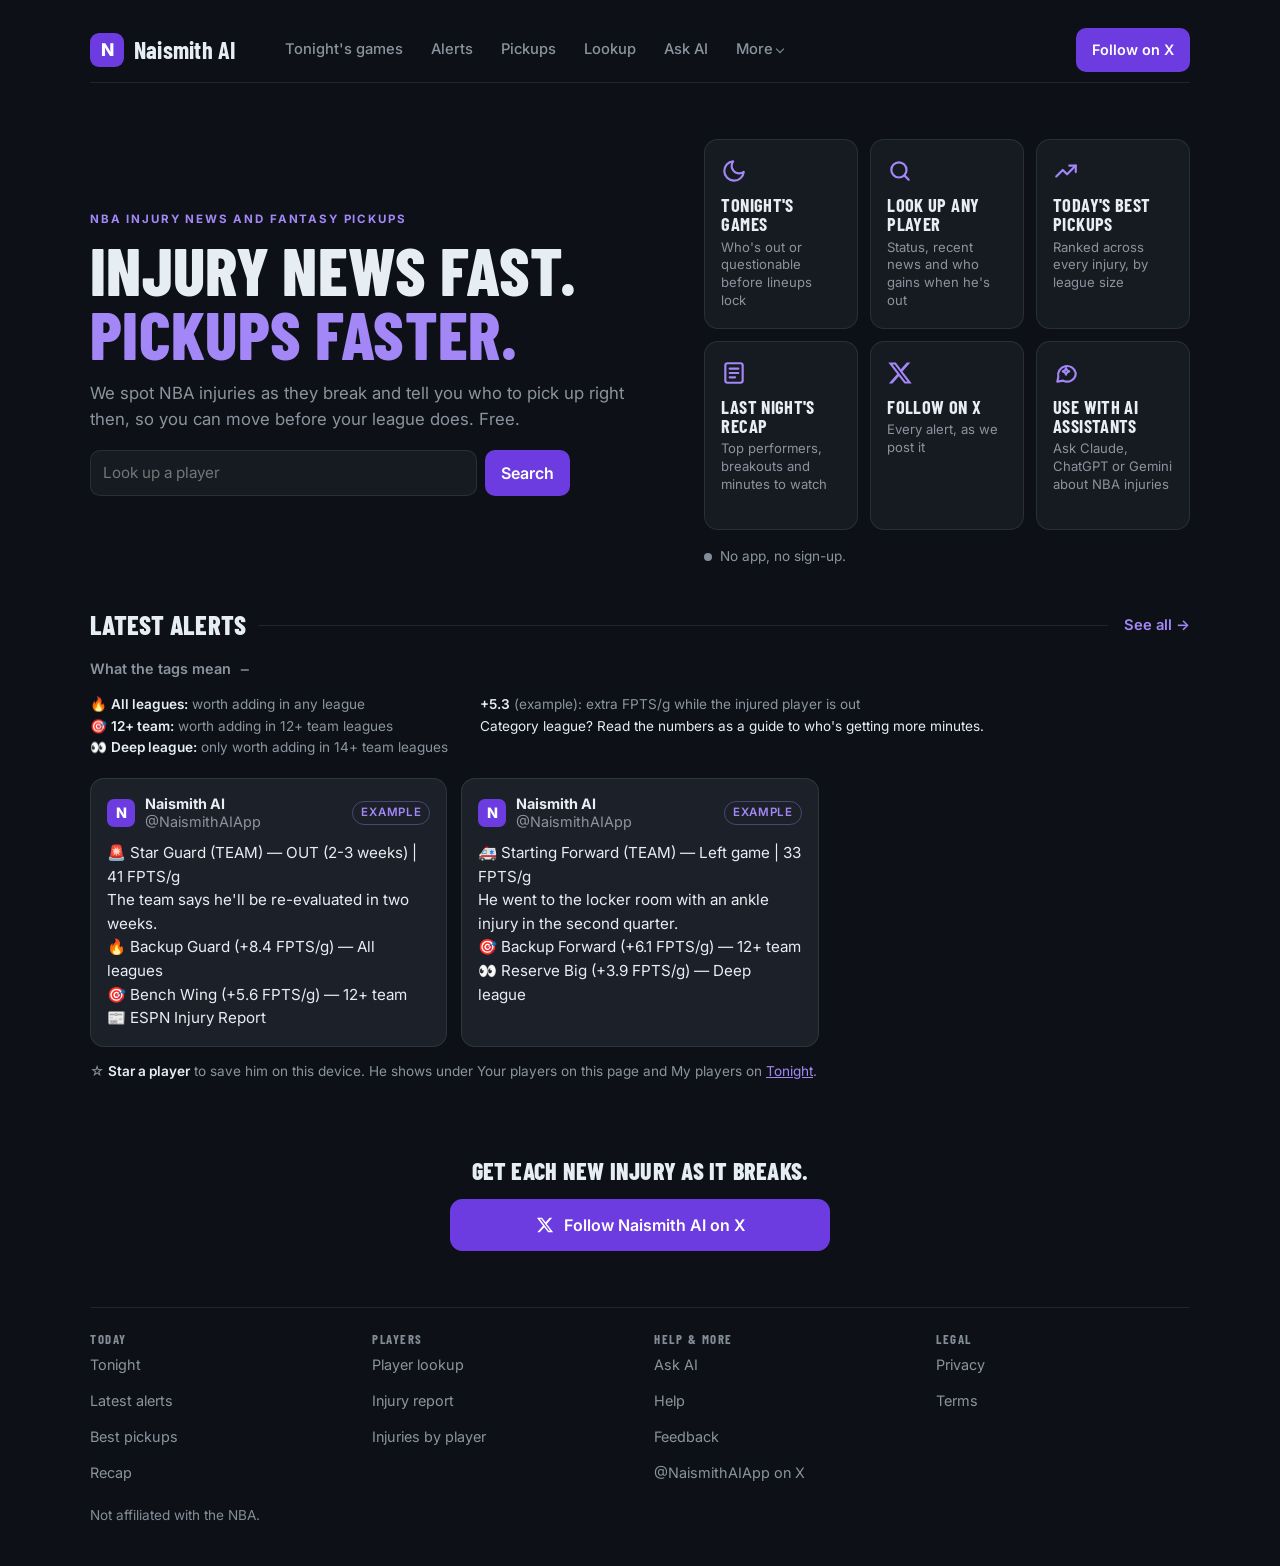
==== commit 01d598a7: "Alerts page copy pass; word-only tag key and star line on Home; alert rows wrap Wording approved by " ====
--- a/index.html
+++ b/index.html
@@ -246,7 +246,16 @@
 
       <section id="alerts" aria-labelledby="alerts-h">
         <div class="sec-head"><h2 id="alerts-h">Latest alerts</h2><a class="sec-link" href="/alerts.html">See all →</a></div>
-        <p class="tagkey"><span data-t="all">🔥 <b>All leagues</b> <i>+8 or more</i></span><span data-t="12">🎯 <b>12+ team</b> <i>+5 to +8</i></span><span data-t="deep">👀 <b>Deep league</b> <i>+3 to +5</i></span><span>☆ <b>Star a player</b> to follow him under Your players</span></p>
+        <details class="key-d" id="key-d">
+          <summary>What the tags mean</summary>
+          <ul class="tagkey" aria-label="What the tags mean">
+            <li>🔥 <b>All leagues:</b> worth adding in any league</li>
+            <li>🎯 <b>12+ team:</b> worth adding in 12+ team leagues</li>
+            <li>👀 <b>Deep league:</b> only worth adding in 14+ team leagues</li>
+            <li><b>+5.3</b> (example): extra FPTS/g while the injured player is out</li>
+            <li class="key-cat">Category league? Read the numbers as a guide to who's getting more minutes.</li>
+          </ul>
+        </details>
         <div class="feed" id="feed">
           <!-- Shown until live alerts load (and to readers without JavaScript). -->
           <article class="tweet">
@@ -265,6 +274,7 @@
 👀 Reserve Big (+3.9 FPTS/g) — Deep league</div>
           </article>
         </div>
+        <p class="star-note">☆ <b>Star a player</b> to save him on this device. He shows under Your players on this page and My players on <a href="/tonight.html">Tonight</a>.</p>
         <a class="btn see-all" href="/alerts.html" style="margin-top:14px">See all latest alerts</a>
       </section>
 
@@ -375,7 +385,6 @@
     fetch(API + '/public/alerts?tweeted_only=true&hours=168&limit=20')
       .then(function (r) { return r.ok ? r.json() : Promise.reject(r.status); })
       .then(function (data) {
-        F.setTagKeys(data.calibration);
         if (data.last_alert_at) {
           document.getElementById('live-dot').className = 'dot on';
           document.getElementById('live-text').textContent = 'Last alert ' + ago(data.last_alert_at);
@@ -394,6 +403,9 @@
       })
       .catch(function () { /* keep the examples */ });
 
+    // Tag key: open on wider screens, closed on phones so the alerts come first
+    if (window.matchMedia && window.matchMedia('(min-width: 760px)').matches) document.getElementById('key-d').open = true;
+
   })();
   </script>
   <script defer src="/_vercel/insights/script.js"></script>
--- a/site.css
+++ b/site.css
@@ -127,7 +127,7 @@
 .site-header .topnav > a,
 .site-header .nav-more > summary {
   display: flex; align-items: center; min-height: 44px; padding: 0 2px;
-  color: var(--text-2, #8B949E); text-decoration: none; font-size: clamp(11px, var(--nav-fs), 0.92rem); font-weight: 500;
+  color: var(--text-2, #8B949E); text-decoration: none; font-size: max(clamp(11px, var(--nav-fs), 0.92rem), 0.68rem); font-weight: 500;
   line-height: 1.2; white-space: nowrap; border-radius: 8px;
 }
 .site-header .topnav > a:first-child { margin-left: -2px; }   /* line the first label up with the logo */
@@ -380,3 +380,42 @@
 .star { position: relative; }
 .star::before { content: ""; position: absolute; inset: -7px; }
 .ac-picks .star::before { inset: -9px; }
+
+/* Large text settings (website QA SA-10): nav labels grow with the text size (the 0.68rem floor equals
+   today's 11px minimum at normal size), the menu wraps to a second row only when it no longer fits,
+   the desktop header lets Follow on X drop below, and the logo letter stays inside its square. */
+.site-header .topnav { flex-wrap: wrap; }
+@media (min-width: 880px) { .site-header { flex-wrap: wrap; } }
+.site-header .logo { font-size: min(1.1rem, 22px); }
+
+/* Copy button next to the connector address (website QA SA-20) */
+.copy-btn { font: inherit; font-size: 0.85rem; font-weight: 600; margin-left: 8px; padding: 0 14px; min-height: 44px;
+  border-radius: 10px; border: 1px solid var(--border); background: var(--surface); color: var(--text); cursor: pointer; vertical-align: middle; }
+.copy-btn:hover { background: var(--accent-bg); }
+
+/* ── Alerts + home copy pass (draft, Nov 2026) ── */
+/* Tag key: same list as pickups.html, inside a "What the tags mean" disclosure (closed on phones) */
+ul.tagkey { list-style: none; display: grid; gap: 2px; margin-top: 4px; line-height: 1.45; }
+.key-cat { color: var(--text); }
+details.key-d { margin-top: 8px; padding: 0 0 4px; border-bottom: 0; }
+.key-d summary { min-height: 44px; align-items: center; justify-content: flex-start; gap: 8px; font-size: 0.9rem; color: var(--text-2); }
+.key-d summary::after { font-size: 1.1rem; }
+@media (min-width: 760px) { .key-d ul.tagkey { grid-template-rows: repeat(3, auto); grid-auto-flow: column; grid-template-columns: auto minmax(0, 1fr); column-gap: 32px; max-width: 60rem; } }
+/* Star line: same as pickups.html */
+.star-note { color: var(--text-2); font-size: 0.85rem; margin-top: 14px; }
+.star-note b { color: var(--text); font-weight: 600; }
+.star-note a { color: var(--accent-2); }
+/* Alert cards on /alerts: source on one line, then "Look up <player>" and "View on X" */
+.ac-foot.has-links { flex-direction: column; gap: 8px; }
+.ac-links { display: flex; flex-wrap: wrap; justify-content: space-between; gap: 14px 16px; }
+.ac-foot a.ac-look { white-space: normal; }
+/* Phone tap targets: 44px tall without changing how the links look (website QA SA-12) */
+@media (max-width: 759px), (pointer: coarse) { .ac-foot a, .sec-link { padding: 12px 0; margin: -12px 0; } }
+
+/* Alert cards: rows wrap instead of running past the card (website QA SA-10: at 200% text the
+   player row and pickup rows went past 360px). At normal size only very long names take a second line. */
+.ac-player, .ac-picks li { flex-wrap: wrap; }
+.ac-name, .ac-picks li > * { min-width: 0; }
+.ac-name { overflow-wrap: anywhere; }
+.ac-top, .ac-foot, .feed-tools { flex-wrap: wrap; }
+.feed-tools select { max-width: 100%; min-width: 0; }
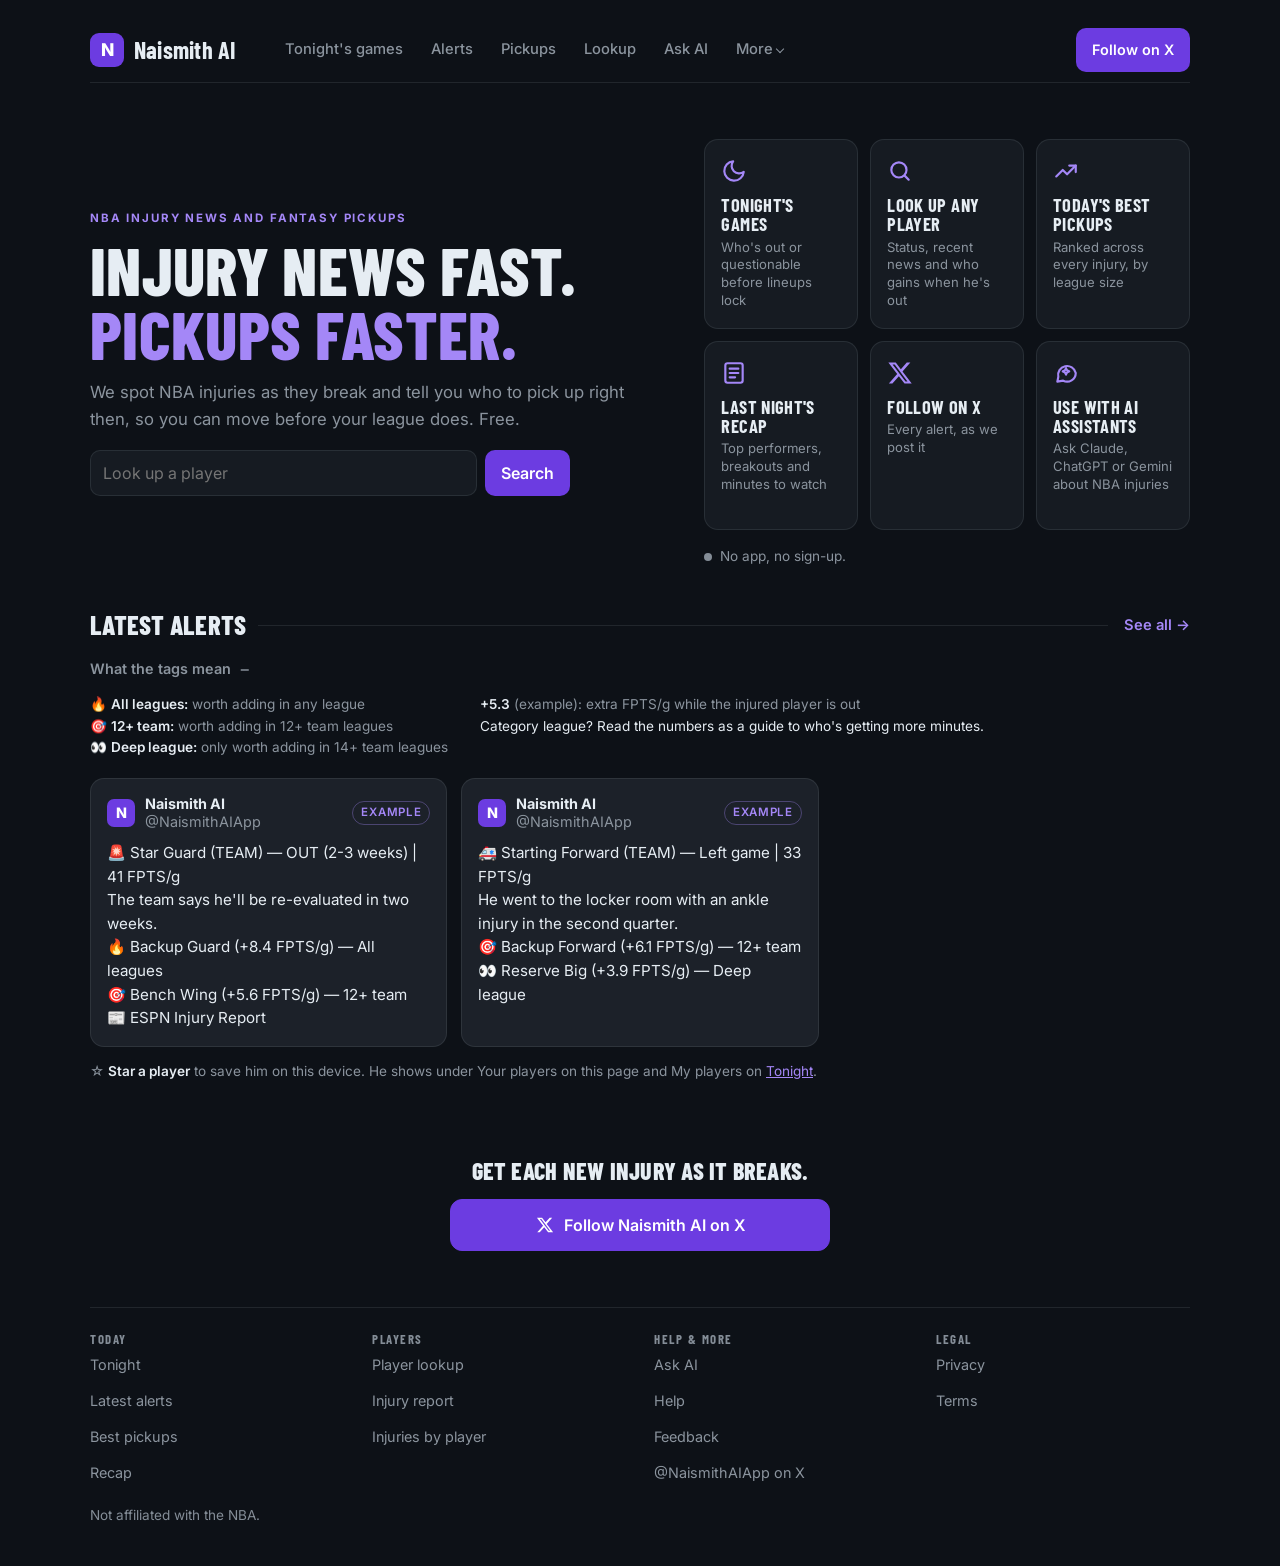
==== commit 33be4073: "Search suggests names and opens the one player page; the Lookup card is retired Michael, 2026-11-26:" ====
--- a/index.html
+++ b/index.html
@@ -220,8 +220,8 @@
         <span class="eyebrow">NBA injury news and fantasy pickups</span>
         <h1>Injury news fast. <span class="grad">Pickups faster.</span></h1>
         <p class="lede">We spot NBA injuries as they break and tell you who to pick up right then, so you can move before your league does. Free.</p>
-        <form class="hero-search" action="/app.html" method="get" role="search">
-          <input type="search" name="player" placeholder="Look up a player" aria-label="Look up a player" autocomplete="off">
+        <form class="hero-search" action="/app.html" method="get" role="search" data-player-search>
+          <input type="search" name="player" placeholder="Look up a player" aria-label="Look up a player" autocomplete="off" autocapitalize="words" autocorrect="off" spellcheck="false" enterkeyhint="search" maxlength="40">
           <button type="submit">Search</button>
         </form>
         </div>
@@ -328,6 +328,7 @@
   </div>
 
   <script src="/feed.js"></script>
+  <script src="/search.js"></script>
   <script>
   (function () {
     var API = 'https://naismith-api-production.up.railway.app';
--- a/site.css
+++ b/site.css
@@ -325,9 +325,10 @@
 .mine-list .s-out { color: #FF7B72; font-weight: 700; } .mine-list .s-gtd { color: #E3B341; font-weight: 700; } .mine-list .s-ok { color: #56D364; font-weight: 700; }
 @media (min-width: 760px) { .mine-list { grid-template-columns: repeat(2, 1fr); } }
 .hero-search { display: flex; gap: 8px; margin-top: 18px; max-width: 30rem; }
-.hero-search input { flex: 1; min-width: 0; font: inherit; font-size: 0.95rem; color: var(--text); background: var(--surface); border: 1px solid var(--border); border-radius: 10px; padding: 10px 12px; min-height: 44px; }
+.hero-search input { flex: 1; min-width: 0; width: 100%; font: inherit; font-size: 1rem; color: var(--text); background: var(--surface); border: 1px solid var(--border); border-radius: 10px; padding: 10px 12px; min-height: 44px; }
 .hero-search input:focus { outline: none; border-color: var(--accent); }
 .hero-search button { font: inherit; font-weight: 600; color: #fff; background: var(--accent); border: 0; border-radius: 10px; padding: 0 16px; min-height: 44px; cursor: pointer; }
+.hero-search button:disabled { opacity: 0.7; cursor: progress; }
 
 /* Tonight */
 .games { display: grid; grid-template-columns: minmax(0, 1fr); gap: 14px; margin-top: 8px; }
@@ -419,3 +420,22 @@
 .ac-name { overflow-wrap: anywhere; }
 .ac-top, .ac-foot, .feed-tools { flex-wrap: wrap; }
 .feed-tools select { max-width: 100%; min-width: 0; }
+
+/* Player search suggestions (search.js). Mirrored in app.html's inline CSS (it doesn't load this file). */
+.ps-form { position: relative; }
+/* the list spans the whole form, under the box and the button, so it never covers the button */
+.ps-wrap { position: static; flex: 1; min-width: 0; display: flex; }
+.ps-wrap > input { flex: 1; min-width: 0; }
+.ps-list { position: absolute; z-index: 60; top: calc(100% + 4px); left: 0; right: 0; list-style: none; margin: 0; padding: 4px 0;
+  background: var(--card, #1C2129); border: 1px solid rgba(139, 148, 158, 0.32); border-radius: 10px;
+  box-shadow: 0 10px 28px rgba(0, 0, 0, 0.45); max-height: min(22rem, 52vh); overflow-y: auto; overscroll-behavior: contain; }
+.ps-list[hidden] { display: none; }
+.ps-list li { display: flex; flex-wrap: wrap; align-items: center; column-gap: 0; min-height: 44px; padding: 8px 12px;
+  cursor: pointer; color: var(--text, #E6EDF3); font-size: 1rem; line-height: 1.3; text-align: left; }
+.ps-list li:hover, .ps-list li.on { background: rgba(108, 60, 225, 0.22); }
+.ps-list li.on { outline: 2px solid var(--accent-2, #A487F7); outline-offset: -2px; }
+.ps-list .ps-name { font-weight: 600; }
+.ps-list .ps-team { color: var(--text-2, #8B949E); white-space: pre; }
+.ps-list .ps-st { color: #FFA657; font-weight: 600; white-space: pre; }
+.ps-msg { color: #F2C14E; font-size: 0.92rem; margin-top: 8px; max-width: 30rem; }
+.ps-msg:empty { display: none; }
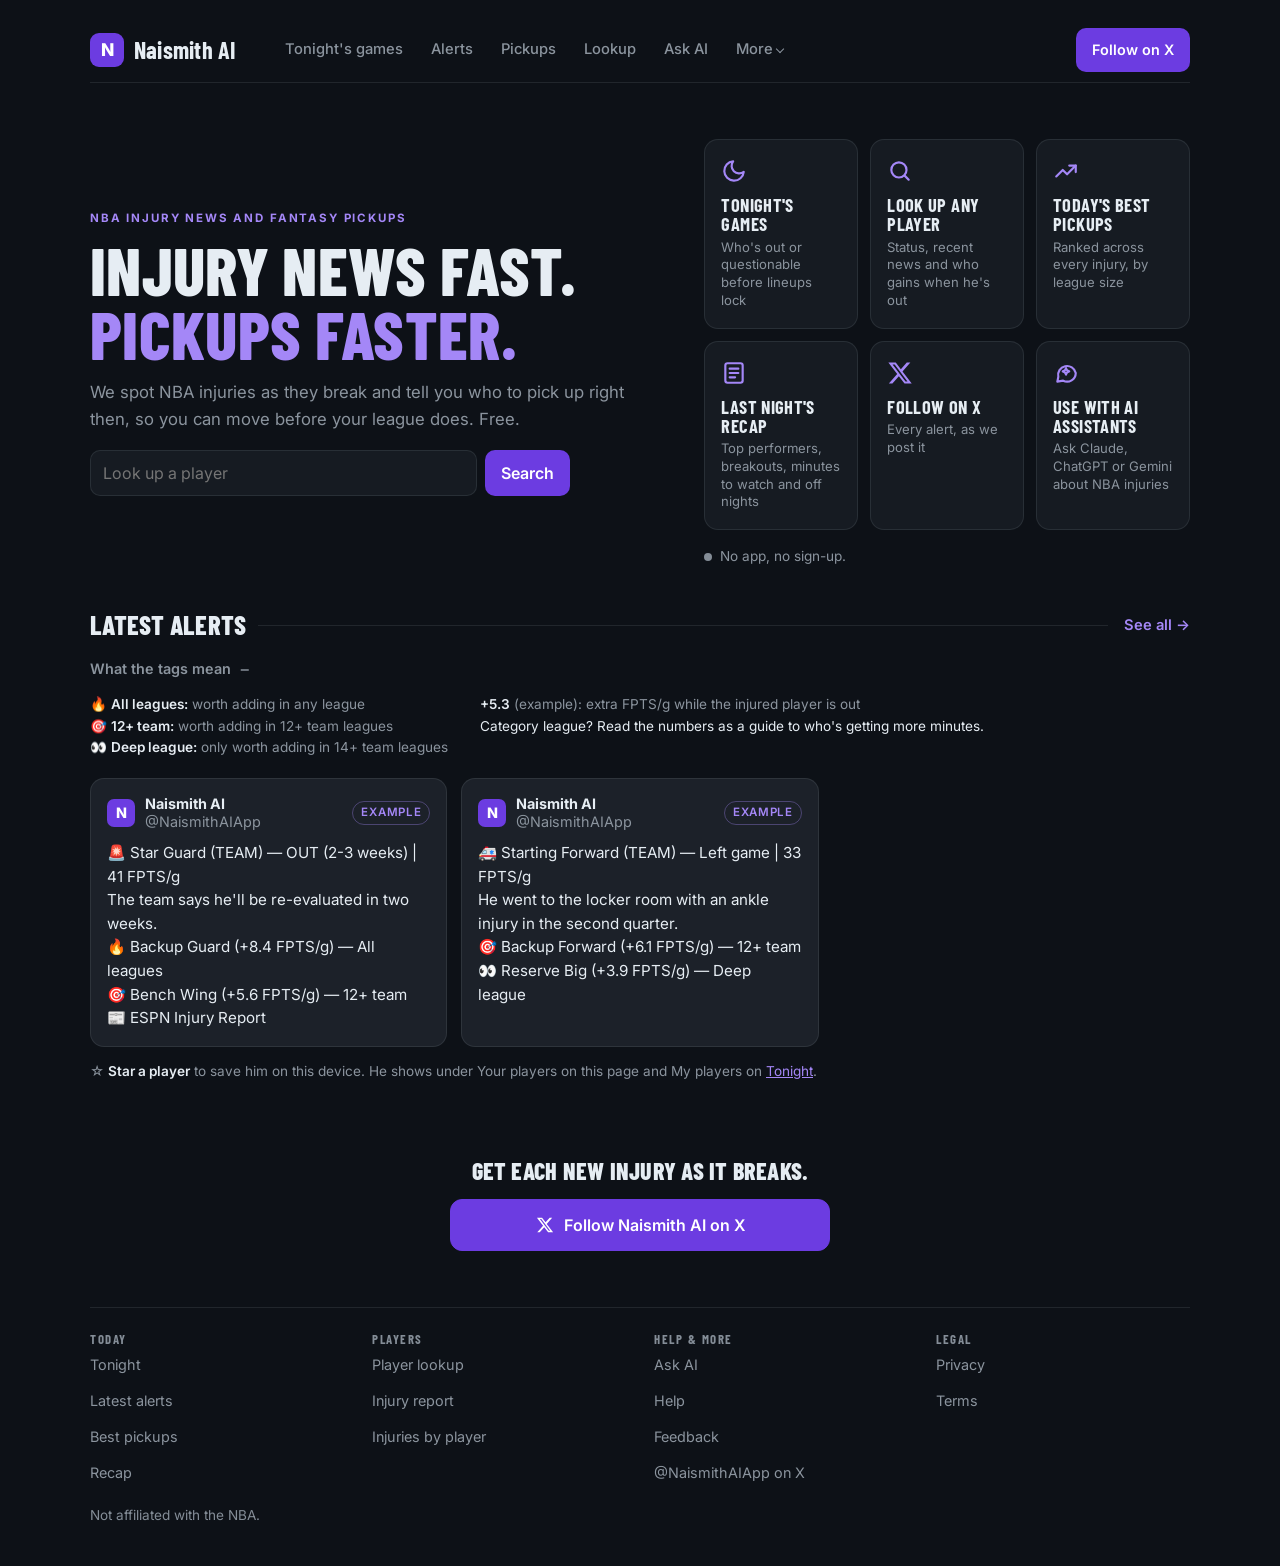
==== commit 8f7ed13b: "Privacy and Terms: device storage, NBA photo host, search, no 'dashboard'; Recap tile text Privacy: " ====
--- a/index.html
+++ b/index.html
@@ -230,7 +230,7 @@
           <a class="tile" href="/tonight.html"><svg viewBox="0 0 24 24" fill="none" stroke="currentColor" stroke-width="2" stroke-linecap="round" stroke-linejoin="round" aria-hidden="true"><path d="M21 12.8A9 9 0 1 1 11.2 3a7 7 0 0 0 9.8 9.8z"/></svg><span class="tile-text"><span>Tonight's games</span><small class="tile-desc">Who's out or questionable before lineups lock</small></span></a>
           <a class="tile" href="/app.html#lookup"><svg viewBox="0 0 24 24" fill="none" stroke="currentColor" stroke-width="2" stroke-linecap="round" stroke-linejoin="round" aria-hidden="true"><circle cx="11" cy="11" r="7"/><path d="m20 20-3.5-3.5"/></svg><span class="tile-text"><span>Look up any player</span><small class="tile-desc">Status, recent news and who gains when he's out</small></span></a>
           <a class="tile" href="/pickups.html"><svg viewBox="0 0 24 24" fill="none" stroke="currentColor" stroke-width="2" stroke-linecap="round" stroke-linejoin="round" aria-hidden="true"><path d="M3 17l6-6 4 4 8-8"/><path d="M15 7h6v6"/></svg><span class="tile-text"><span>Today's best pickups</span><small class="tile-desc">Ranked across every injury, by league size</small></span></a>
-          <a class="tile" href="/recap.html"><svg viewBox="0 0 24 24" fill="none" stroke="currentColor" stroke-width="2" stroke-linecap="round" stroke-linejoin="round" aria-hidden="true"><rect x="4" y="3" width="16" height="18" rx="2"/><path d="M8 8h8M8 12h8M8 16h5"/></svg><span class="tile-text"><span>Last night's recap</span><small class="tile-desc">Top performers, breakouts and minutes to watch</small></span></a>
+          <a class="tile" href="/recap.html"><svg viewBox="0 0 24 24" fill="none" stroke="currentColor" stroke-width="2" stroke-linecap="round" stroke-linejoin="round" aria-hidden="true"><rect x="4" y="3" width="16" height="18" rx="2"/><path d="M8 8h8M8 12h8M8 16h5"/></svg><span class="tile-text"><span>Last night's recap</span><small class="tile-desc">Top performers, breakouts, minutes to watch and off nights</small></span></a>
           <a class="tile" href="https://x.com/NaismithAIApp" target="_blank" rel="noopener"><svg viewBox="0 0 24 24" fill="currentColor" aria-hidden="true"><path d="M18.244 2.25h3.308l-7.227 8.26 8.502 11.24H16.17l-5.214-6.817L4.99 21.75H1.68l7.73-8.835L1.254 2.25H8.08l4.713 6.231zm-1.161 17.52h1.833L7.084 4.126H5.117z"/></svg><span class="tile-text"><span>Follow on X</span><small class="tile-desc">Every alert, as we post it</small></span></a>
           <a class="tile" href="/connector.html"><svg viewBox="0 0 24 24" fill="none" stroke="currentColor" stroke-width="2" stroke-linecap="round" stroke-linejoin="round" aria-hidden="true"><path d="M21 12a8 8 0 0 1-11.6 7.1L4 20l.9-4.4A8 8 0 1 1 21 12z"/><path d="M12 7.5c.4 2 1 2.6 3 3-2 .4-2.6 1-3 3-.4-2-1-2.6-3-3 2-.4 2.6-1 3-3z"/></svg><span class="tile-text"><span>Use with AI assistants</span><small class="tile-desc">Ask Claude, ChatGPT or Gemini about NBA injuries</small></span></a>
         </nav>
--- a/site.css
+++ b/site.css
@@ -2,6 +2,7 @@
    for headings and numbers, ruled section headers, and icon tiles. Loaded after each
    page's inline styles so it can override them. */
 :root {
+  color-scheme: dark;   /* native controls, pickers and scrollbars drawn dark in every engine (device QA, Nov 26) */
   --accent: #6C3CE1;
   --accent-2: #A487F7;      /* the accent as text on the dark background (readable contrast) */
   --accent-bg: rgba(108, 60, 225, 0.14);
@@ -14,7 +15,7 @@
 h1, h2, .brand-name, .display { font-family: var(--display); }
 h1 {
   font-weight: 800; text-transform: uppercase; letter-spacing: 0.005em;
-  font-size: clamp(2.5rem, 12vw, 3.6rem); line-height: 0.95;
+  font-size: clamp(min(2.5rem, 19vw), 12vw, 3.6rem); line-height: 0.95;   /* floor capped at 19vw: same at normal text size, no sideways scroll at 320px with large text */
 }
 h1 .grad { background: none; -webkit-background-clip: initial; background-clip: initial; color: var(--accent-2); }
 .brand-name { font-weight: 700; font-size: 1.5rem; letter-spacing: 0.01em; }
@@ -208,7 +209,12 @@
 @media (min-width: 760px) {
   .site-footer .foot-nav { grid-template-columns: repeat(4, minmax(0, 1fr)); grid-template-rows: none; grid-auto-flow: row; gap: 20px 28px; }
 }
-@media (min-width: 760px) and (pointer: coarse) { .site-footer li a { min-height: 44px; } }
+/* Touch screens, every width (device QA, Nov 26): 44px link rows; groups get a little more space between them
+   than the rows inside a group, so each heading still reads with its own links */
+@media (pointer: coarse) {
+  .site-footer li a { min-height: 44px; }
+  .site-footer .foot-nav { row-gap: 26px; }
+}
 
 /* Section header with a "See all" link on the right */
 .sec-head { display: flex; align-items: center; gap: 16px; }
@@ -288,9 +294,9 @@
 .chip span { margin-left: 4px; font-weight: 500; }
 .feed-tools { display: flex; gap: 10px; }
 .feed-tools input, .feed-tools select {
-  font: inherit; font-size: 0.95rem; color: var(--text); background: var(--surface); border: 1px solid var(--border);
+  font: inherit; font-size: 1rem; color: var(--text); background: var(--surface); border: 1px solid var(--border);
   border-radius: 10px; padding: 10px 12px; min-height: 44px;
-}
+}   /* 1rem = 16px: iPhone Safari zooms in on fields under 16px (device QA, Nov 26) */
 .feed-tools input { flex: 1; min-width: 0; }
 .feed-tools input:focus, .feed-tools select:focus { outline: none; border-color: var(--accent); }
 .feed-tools select { flex: none; }
@@ -439,3 +445,49 @@
 .ps-list .ps-st { color: #FFA657; font-weight: 600; white-space: pre; }
 .ps-msg { color: #F2C14E; font-size: 0.92rem; margin-top: 8px; max-width: 30rem; }
 .ps-msg:empty { display: none; }
+
+/* ── Device QA fixes (Nov 26, devices/REPORT.md) ── */
+/* 320-340px phones: the six menu items fit one row (side padding 2px -> 1px; at 320px the labels need 279px of 288px) */
+@media (max-width: 340px) {
+  .site-header .topnav > a, .site-header .nav-more > summary { padding: 0 1px; }
+  .site-header .topnav > a:first-child { margin-left: -1px; }
+  .site-header .nav-more > summary { margin-right: -1px; gap: 3px; }
+}
+/* The More menu never runs past either edge (nav.js nudges it when the row wraps, e.g. with large text) */
+.site-header .nav-more-menu { max-width: calc(100vw - 16px); }
+.site-header .nav-more-menu a { white-space: normal; overflow-wrap: anywhere; }
+/* Logo link: 44px tall tap area, same layout */
+.site-header .brand { min-height: 44px; margin: -3.4px 0; }
+
+/* Select menus drawn by the site, not the engine: Safari painted the native button light grey under light text */
+.feed-tools select, select.site-select {
+  -webkit-appearance: none; appearance: none;
+  background-color: var(--surface, #161B22); color: var(--text, #E6EDF3);
+  border: 1px solid var(--border, rgba(139,148,158,0.16)); border-radius: 10px;
+  padding-right: 36px; cursor: pointer;
+  background-image: url("data:image/svg+xml,%3Csvg xmlns='http://www.w3.org/2000/svg' width='12' height='8' viewBox='0 0 12 8'%3E%3Cpath d='M1 1.5l5 5 5-5' fill='none' stroke='%238B949E' stroke-width='1.6' stroke-linecap='round' stroke-linejoin='round'/%3E%3C/svg%3E");
+  background-repeat: no-repeat; background-position: right 14px center; background-size: 12px 8px;
+}
+.feed-tools select::-ms-expand { display: none; }
+.feed-tools select option { background-color: var(--surface, #161B22); color: var(--text, #E6EDF3); }
+/* Autofill keeps the dark field (WebKit/Chromium paint it light yellow/blue otherwise) */
+input:-webkit-autofill, input:-webkit-autofill:hover, input:-webkit-autofill:focus {
+  -webkit-text-fill-color: var(--text, #E6EDF3); caret-color: var(--text, #E6EDF3);
+  -webkit-box-shadow: 0 0 0 1000px var(--surface, #161B22) inset; transition: background-color 9999s ease-out 0s;
+}
+
+/* Star: a 44px button on every list, drawn the same size as before (negative margins keep the row layout) */
+.star { min-width: 44px; min-height: 44px; padding: 0; margin: -11px -5px -11px -11px;
+  display: inline-flex; align-items: center; justify-content: center; }
+.ac-picks .star { min-width: 44px; min-height: 44px; margin: -13px -7px -13px -13px; }
+.star::before, .ac-picks .star::before { inset: 0; }
+
+/* Text at 200%: the ownership line on pickup cards wraps instead of pushing the card past the screen */
+.pick-why .owned, .inj .inj-meta, .losing .owned, .inj li > span > span.inj-meta { white-space: normal; }
+/* Tag key, 2 columns from 760px: the first column stops at 60% so the second never gets squeezed to nothing (large text) */
+@media (min-width: 760px) { .key-d ul.tagkey { grid-template-columns: fit-content(60%) minmax(0, 1fr); } }
+/* 320px with large text: section links and tile labels wrap instead of pushing the page sideways */
+.sec-head { flex-wrap: wrap; }
+.sec-head h2 { min-width: 0; overflow-wrap: anywhere; }
+.tile span { overflow-wrap: anywhere; }
+.pick-why { min-width: 0; }
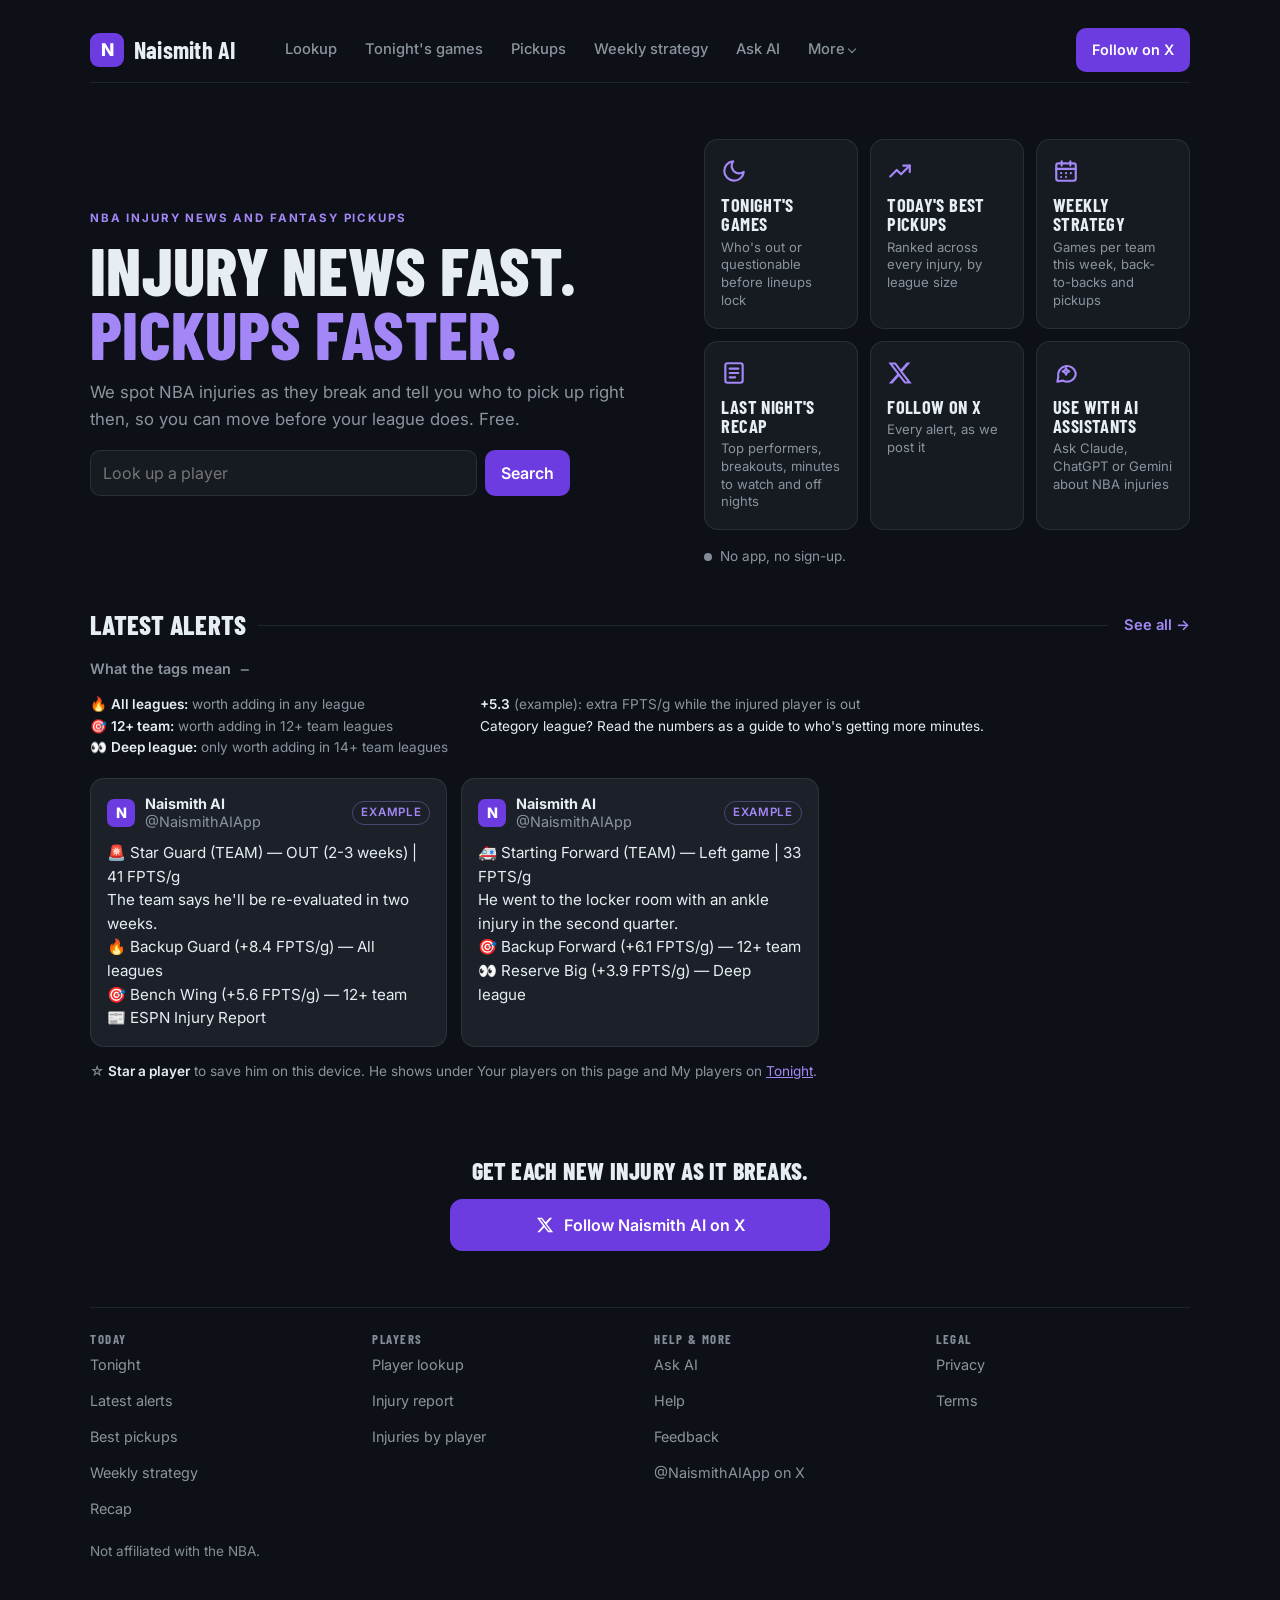
==== commit 76e01e65: "New header: search icon and Menu on phones, Weekly strategy in the menu; home tile Phones show the l" ====
--- a/index.html
+++ b/index.html
@@ -196,15 +196,16 @@
     <header class="site-header">
       <a class="brand" href="/"><div class="logo" aria-hidden="true">N</div><div class="brand-name">Naismith AI</div></a>
       <nav class="topnav" aria-label="Main">
+        <a href="/app.html#lookup">Lookup</a>
         <a href="/tonight.html">Tonight's games</a>
-        <a href="/alerts.html">Alerts</a>
         <a href="/pickups.html">Pickups</a>
-        <a href="/app.html#lookup">Lookup</a>
+        <a href="/strategy.html">Weekly strategy</a>
         <a class="nav-ai" href="/connector.html">Ask AI</a>
         <details class="nav-more">
           <summary>More</summary>
           <div class="nav-more-menu">
             <a href="/recap.html">Recap</a>
+            <a href="/alerts.html">Alerts</a>
             <a href="/players">Injuries by player</a>
             <a href="/help.html">Help</a>
             <a class="nav-more-x" href="https://x.com/NaismithAIApp" target="_blank" rel="noopener">Follow on X</a>
@@ -212,6 +213,30 @@
         </details>
       </nav>
       <a class="nav-follow" href="https://x.com/NaismithAIApp" target="_blank" rel="noopener">Follow on X</a>
+      <div class="hdr-tools">
+        <a class="hdr-btn hdr-search-btn" href="/app.html#lookup" aria-label="Search players"><svg class="hdr-ico hdr-ico-s" viewBox="0 0 24 24" aria-hidden="true" focusable="false"><circle cx="10.5" cy="10.5" r="6.5"/><path d="M15.5 15.5 20.5 20.5"/></svg></a>
+        <details class="nav-menu">
+          <summary class="hdr-btn nav-menu-btn"><svg class="hdr-ico" viewBox="0 0 24 24" aria-hidden="true" focusable="false"><path d="M4 6.5h16M4 12h16M4 17.5h16"/></svg>Menu</summary>
+          <nav class="nav-menu-panel" id="nav-menu-panel" aria-label="Main">
+            <a href="/app.html#lookup">Lookup</a>
+            <a href="/tonight.html">Tonight's games</a>
+            <a href="/pickups.html">Pickups</a>
+            <a href="/strategy.html">Weekly strategy</a>
+            <a href="/connector.html">Ask AI</a>
+            <a class="nm-more" href="/recap.html">Recap</a>
+            <a href="/alerts.html">Alerts</a>
+            <a href="/players">Injuries by player</a>
+            <a href="/help.html">Help</a>
+            <a href="https://x.com/NaismithAIApp" target="_blank" rel="noopener">Follow on X</a>
+          </nav>
+        </details>
+      </div>
+      <div class="hdr-search" id="hdr-search" hidden>
+        <form class="hdr-search-form" action="/app.html" method="get" role="search" aria-label="Search players" data-player-search>
+          <input type="search" name="player" placeholder="Look up a player" aria-label="Look up a player" autocomplete="off" autocapitalize="words" autocorrect="off" spellcheck="false" enterkeyhint="search" maxlength="40">
+          <button type="submit">Search</button>
+        </form>
+      </div>
     </header>
 
     <main id="main">
@@ -228,8 +253,8 @@
         <div class="hero-actions">
         <nav class="tiles" aria-label="Explore">
           <a class="tile" href="/tonight.html"><svg viewBox="0 0 24 24" fill="none" stroke="currentColor" stroke-width="2" stroke-linecap="round" stroke-linejoin="round" aria-hidden="true"><path d="M21 12.8A9 9 0 1 1 11.2 3a7 7 0 0 0 9.8 9.8z"/></svg><span class="tile-text"><span>Tonight's games</span><small class="tile-desc">Who's out or questionable before lineups lock</small></span></a>
-          <a class="tile" href="/app.html#lookup"><svg viewBox="0 0 24 24" fill="none" stroke="currentColor" stroke-width="2" stroke-linecap="round" stroke-linejoin="round" aria-hidden="true"><circle cx="11" cy="11" r="7"/><path d="m20 20-3.5-3.5"/></svg><span class="tile-text"><span>Look up any player</span><small class="tile-desc">Status, recent news and who gains when he's out</small></span></a>
           <a class="tile" href="/pickups.html"><svg viewBox="0 0 24 24" fill="none" stroke="currentColor" stroke-width="2" stroke-linecap="round" stroke-linejoin="round" aria-hidden="true"><path d="M3 17l6-6 4 4 8-8"/><path d="M15 7h6v6"/></svg><span class="tile-text"><span>Today's best pickups</span><small class="tile-desc">Ranked across every injury, by league size</small></span></a>
+          <a class="tile" href="/strategy.html"><svg viewBox="0 0 24 24" fill="none" stroke="currentColor" stroke-width="2" stroke-linecap="round" stroke-linejoin="round" aria-hidden="true"><rect x="3" y="5" width="18" height="16" rx="2"/><path d="M3 10h18M8 3v4M16 3v4"/><path d="M7.5 14h.01M12 14h.01M16.5 14h.01M7.5 17.5h.01M12 17.5h.01"/></svg><span class="tile-text"><span>Weekly strategy</span><small class="tile-desc">Games per team this week, back-to-backs and pickups</small></span></a>
           <a class="tile" href="/recap.html"><svg viewBox="0 0 24 24" fill="none" stroke="currentColor" stroke-width="2" stroke-linecap="round" stroke-linejoin="round" aria-hidden="true"><rect x="4" y="3" width="16" height="18" rx="2"/><path d="M8 8h8M8 12h8M8 16h5"/></svg><span class="tile-text"><span>Last night's recap</span><small class="tile-desc">Top performers, breakouts, minutes to watch and off nights</small></span></a>
           <a class="tile" href="https://x.com/NaismithAIApp" target="_blank" rel="noopener"><svg viewBox="0 0 24 24" fill="currentColor" aria-hidden="true"><path d="M18.244 2.25h3.308l-7.227 8.26 8.502 11.24H16.17l-5.214-6.817L4.99 21.75H1.68l7.73-8.835L1.254 2.25H8.08l4.713 6.231zm-1.161 17.52h1.833L7.084 4.126H5.117z"/></svg><span class="tile-text"><span>Follow on X</span><small class="tile-desc">Every alert, as we post it</small></span></a>
           <a class="tile" href="/connector.html"><svg viewBox="0 0 24 24" fill="none" stroke="currentColor" stroke-width="2" stroke-linecap="round" stroke-linejoin="round" aria-hidden="true"><path d="M21 12a8 8 0 0 1-11.6 7.1L4 20l.9-4.4A8 8 0 1 1 21 12z"/><path d="M12 7.5c.4 2 1 2.6 3 3-2 .4-2.6 1-3 3-.4-2-1-2.6-3-3 2-.4 2.6-1 3-3z"/></svg><span class="tile-text"><span>Use with AI assistants</span><small class="tile-desc">Ask Claude, ChatGPT or Gemini about NBA injuries</small></span></a>
@@ -295,6 +320,7 @@
             <li><a href="/tonight.html">Tonight</a></li>
             <li><a href="/alerts.html">Latest alerts</a></li>
             <li><a href="/pickups.html">Best pickups</a></li>
+            <li><a href="/strategy.html">Weekly strategy</a></li>
             <li><a href="/recap.html">Recap</a></li>
           </ul>
         </div>
--- a/site.css
+++ b/site.css
@@ -491,3 +491,80 @@
 .sec-head h2 { min-width: 0; overflow-wrap: anywhere; }
 .tile span { overflow-wrap: anywhere; }
 .pick-why { min-width: 0; }
+
+/* ── Phone header: search icon + Menu (draft, Nov 27; strategy/DRAFT.md) ──
+   Under 600px: the logo, a search icon and a Menu button; no row of text links. The icon opens a player search
+   row under the logo row (search.js), Menu opens a panel with every link. From 600px: the one-row text header.
+   Same markup at every width. Without JavaScript the icon is a link to the Lookup page and Menu is a <details>;
+   nav.js turns both into buttons. Mirrored in app.html's inline CSS (it doesn't load this file). */
+.site-header .hdr-tools, .site-header .hdr-search { display: none; }
+@media (max-width: 599px) {
+  /* grid: logo | tools on one row at every phone width (the logo column gives way first), search row under it */
+  .site-header { display: grid; grid-template-columns: minmax(0, 1fr) auto; column-gap: 8px; row-gap: 10px; position: relative; }
+  .site-header .brand { justify-self: start; min-width: 0; }
+  .site-header .brand-name { min-width: 0; }
+  .site-header .topnav { display: none; }
+  .site-header .hdr-tools { display: flex; grid-column: 2; grid-row: 1; align-items: center; gap: 0; margin-right: -8px; }
+  .site-header .hdr-search:not([hidden]) { display: block; grid-column: 1 / -1; min-width: 0; }
+}
+.site-header .hdr-btn {
+  display: inline-flex; align-items: center; justify-content: center; gap: 6px; box-sizing: border-box;
+  min-width: 44px; min-height: 44px; padding: 0 8px; margin: 0; border: 0; border-radius: 10px;
+  background: none; color: var(--text, #E6EDF3); font: inherit; font-size: 1rem; font-weight: 600; line-height: 1.2;
+  text-decoration: none; cursor: pointer; -webkit-tap-highlight-color: transparent; list-style: none;
+}
+.site-header .hdr-btn:hover { background: var(--surface, #161B22); }
+.site-header .hdr-btn[aria-expanded="true"], .site-header details.nav-menu[open] > summary { background: var(--accent-bg, rgba(108,60,225,0.14)); }
+.site-header .hdr-btn:focus-visible { outline: 2px solid var(--accent-2, #A487F7); outline-offset: -2px; }
+.site-header .hdr-ico { width: 22px; height: 22px; flex: none; fill: none; stroke: currentColor; stroke-width: 2; stroke-linecap: round; }
+.site-header .hdr-search-btn { width: 44px; padding: 0; }
+.site-header .hdr-search-btn .hdr-ico-x, .site-header .hdr-search-btn[aria-expanded="true"] .hdr-ico-s { display: none; }
+.site-header .hdr-search-btn[aria-expanded="true"] .hdr-ico-x { display: block; }
+/* Menu (a <details> until nav.js runs): undo the pages' own details/summary rules */
+.site-header details.nav-menu { border: 0; padding: 0; margin: 0; }
+.site-header .nav-menu > summary::-webkit-details-marker { display: none; }
+.site-header .nav-menu > summary::after { content: none; display: none; }
+.site-header .nav-menu-panel {
+  position: absolute; z-index: 70; top: 100%; right: -8px; left: auto; width: min(20rem, calc(100vw - 16px));
+  display: flex; flex-direction: column; box-sizing: border-box; margin: 0; padding: 6px; border-radius: 12px;
+  background: var(--surface, #161B22); border: 1px solid var(--border, rgba(139,148,158,0.16));
+  box-shadow: 0 12px 32px rgba(0,0,0,0.45); max-height: calc(100vh - 88px); overflow-y: auto; overscroll-behavior: contain;
+}
+.site-header .nav-menu-panel[hidden] { display: none; }
+.site-header .nav-menu-panel a {
+  display: flex; align-items: center; flex: none; min-height: 44px; padding: 0 12px; border-radius: 8px;
+  color: var(--text, #E6EDF3); text-decoration: none; font-size: 1rem; font-weight: 500; line-height: 1.25; overflow-wrap: anywhere;
+}
+.site-header .nav-menu-panel a:hover { background: var(--accent-bg, rgba(108,60,225,0.14)); }
+.site-header .nav-menu-panel a[aria-current="page"] { color: var(--text, #E6EDF3); background: var(--accent-bg, rgba(108,60,225,0.14)); }
+.site-header .nav-menu-panel a:focus-visible { outline: 2px solid var(--accent-2, #A487F7); outline-offset: -2px; }
+.site-header .nav-menu-panel .nm-more { position: relative; margin-top: 9px; }   /* the "More" links under a hairline */
+.site-header .nav-menu-panel .nm-more::before { content: ""; position: absolute; left: 12px; right: 12px; top: -5px; height: 1px; background: var(--border, rgba(139,148,158,0.16)); }
+/* Header search row: same look as the home page search bar; 16px+ text so iPhone Safari doesn't zoom */
+.site-header .hdr-search-form { display: flex; gap: 8px; margin: 0; }
+.site-header .hdr-search-form input {
+  flex: 1; min-width: 0; width: 100%; box-sizing: border-box; font: inherit; font-size: max(16px, 1rem); color: var(--text, #E6EDF3);
+  background: var(--surface, #161B22); border: 1px solid var(--border, rgba(139,148,158,0.16)); border-radius: 10px; padding: 10px 12px; min-height: 44px;
+}
+.site-header .hdr-search-form input:focus { outline: none; border-color: var(--accent, #6C3CE1); }
+.site-header .hdr-search-form button {
+  font: inherit; font-size: 1rem; font-weight: 600; color: #fff; background: var(--accent, #6C3CE1); border: 0; border-radius: 10px;
+  padding: 0 16px; min-height: 44px; cursor: pointer; flex: none;
+}
+.site-header .hdr-search-form button:disabled { opacity: 0.7; cursor: progress; }
+.site-header .hdr-search .ps-msg { margin: 8px 0 0; }
+.site-header .hdr-search .ps-list { z-index: 80; }
+/* 880-1039px: logo, the six items and the Follow on X button on one row (owner, Nov 27). With "Weekly strategy" they
+   need ~916px at the normal spacing, so in this range only: item padding 12px -> 6px with no gap between items (labels
+   still 12px apart), smaller gaps around the menu, and the button's side padding 16px -> 12px. Fits with a 15px
+   scrollbar at 880px; the button stays >= 8px from More. From 1040px the normal spacing. */
+@media (min-width: 880px) and (max-width: 1039px) {
+  .site-header { column-gap: 14px; }
+  .site-header .topnav { gap: 0; margin-left: 0; }
+  .site-header .topnav > a, .site-header .nav-more > summary { padding: 0 6px; }
+  .site-header .nav-follow { padding: 0 12px; }
+}
+@media (min-width: 600px) and (max-width: 659px) {   /* six items on one row from 600px: side padding 10px -> 6px */
+  .site-header .topnav > a, .site-header .nav-more > summary { padding: 0 6px; }
+  .site-header .topnav > a:first-child { margin-left: -6px; }
+}
